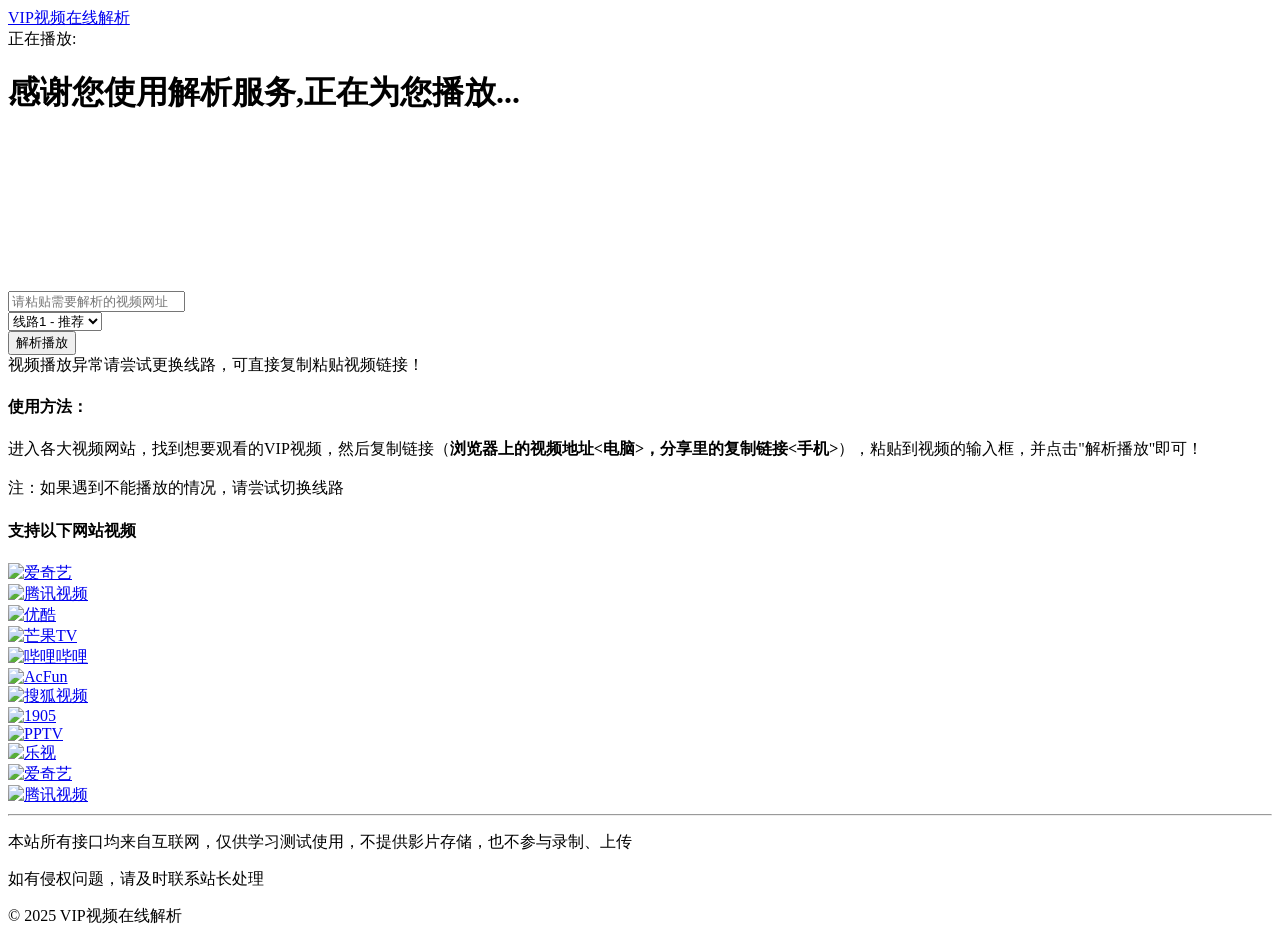
==== index.html @ cbf51cdf "Create index.html" ====
<!DOCTYPE html>
<html lang="zh-CN">
<head>
    <meta charset="utf-8" />
    <title>VIP视频在线解析</title>
    <meta name="keywords" content="会员视频在线解析,vip视频解析" />
    <meta name="description" content="在线VIP视频解析,支持爱奇艺、腾讯、优酷等多个平台" />
    <meta name="viewport" content="width=device-width, initial-scale=1, maximum-scale=1, user-scalable=no">
    <link rel="stylesheet" href="css/bootstrap.min.css" />
    <link rel="stylesheet" href="css/style.css" />
    <script type="text/javascript" src="js/jquery.min.js"></script>
    <script type="text/javascript" src="js/bootstrap.min.js"></script>
</head>
<body>
    <nav class="navbar navbar-default navbar-static-top">
        <div class="container">
            <div class="navbar-header">
                <a class="navbar-brand" href="/">VIP视频在线解析</a>
            </div>
        </div>
    </nav>
    
    <!-- 视频播放区域 -->
    <div class="container-fluid video-box">
        <div class="container">
            <div class="tit-name">
                <span>正在播放:</span>
                <h1 id="tittext">感谢您使用解析服务,正在为您播放...</h1>
            </div>
            <div class="video-player">
                <iframe id="player" src="about:blank" allowtransparency="true" frameborder="0" scrolling="no" allowfullscreen="true"></iframe>
            </div>

            <div class="url-box">
                <div class="input-group">
                    <input type="text" id="url" class="form-control url-text" placeholder="请粘贴需要解析的视频网址" title="请复制你想要看的视频网址，粘贴到此处点击播放即可！">
                    <div class="input-group-addon">
                        <select class="url-c url-text" title="如发现视频无法正常播放请尝试更换视频线路！" id="jk">
                            <option value="https://jx.xmflv.com/?url=" selected>线路1 - 推荐</option>
                            <option value="https://mtjiexi.cc:966/?url=">线路2 - 推荐</option>
                            <option value="https://gayzyjiexi.com/play/?url=">线路3</option>
                            <option value="https://www.dbjiexi.com:966/jx/?url=">线路4</option>
                            <option value="https://yutujx.com/?url=">线路5</option>
                            <option value="https://jiexidanaizi.com/?url=">线路6</option>
                            <option value="https://jx.973973.xyz/?url=">线路7</option>
                            <option value="https://jx.xmflv.cc/?url=">线路8</option>
                            <option value="https://z1.m1907.top/?jx=">线路9</option>
                        </select>
                    </div>
                    <div class="input-group-btn">
                        <button type="button" class="btn btn-primary btn-play" title="点击开始解析并开始播放" id="play-btn">解析播放</button>
                    </div>
                </div>
            </div>
            <div class="tit-gg">
                <span>视频播放异常请尝试更换线路，可直接复制粘贴视频链接！</span>
            </div>
        </div>
    </div>

    <!-- 使用说明 -->
    <div class="container usage-guide">
        <div class="row">
            <div class="col-lg-12">
                <div class="panel panel-default">
                    <div class="panel-heading">
                        <h4>使用方法：</h4>
                    </div>
                    <div class="panel-body">
                        <p>
                            进入各大视频网站，找到想要观看的VIP视频，然后复制链接（<b>浏览器上的视频地址<电脑>，分享里的复制链接<手机></b>），粘贴到视频的输入框，并点击"解析播放"即可！
                            <br/><br/>
                            注：如果遇到不能播放的情况，请尝试切换线路
                        </p>
                    </div>
                </div>
            </div>
        </div>
    </div>

    <!-- 平台logo -->
    <div class="container-fluid logo-box">
        <div class="container">
            <div class="row">
                <div class="col-lg-12">
                    <div class="title-tit">
                        <h4>支持以下网站视频</h4>
                    </div>
                </div>
            </div>
            
            <!-- 第一行 -->
            <div class="row">
                <div class="col-xs-4 col-sm-2">
                    <div class="logo-lie">
                        <a href="http://vip.iqiyi.com/" target="_blank" title="爱奇艺会员">
                            <img class="img-responsive" src="images/iqiyilogo.png" alt="爱奇艺" />
                        </a>
                    </div>
                </div>
                <div class="col-xs-4 col-sm-2">
                    <div class="logo-lie">
                        <a href="http://film.qq.com/" target="_blank" title="腾讯会员中心">
                            <img class="img-responsive" src="images/qqlogo.png" alt="腾讯视频" />
                        </a>
                    </div>
                </div>
                <div class="col-xs-4 col-sm-2">
                    <div class="logo-lie">
                        <a href="http://vip.youku.com/" target="_blank" title="优酷会员中心">
                            <img class="img-responsive" src="images/youkulogo.png" alt="优酷" />
                        </a>
                    </div>
                </div>
                <div class="col-xs-4 col-sm-2">
                    <div class="logo-lie">
                        <a href="http://www.mgtv.com/vip/" target="_blank" title="芒果会员中心">
                            <img class="img-responsive" src="images/hunantvlogo.png" alt="芒果TV" />
                        </a>
                    </div>
                </div>
                <div class="col-xs-4 col-sm-2">
                    <div class="logo-lie">
                        <a href="http://www.bilibili.com/" target="_blank" title="哔哩哔哩">
                            <img class="img-responsive" src="images/bilibili.png" alt="哔哩哔哩" />
                        </a>
                    </div>
                </div>
                <div class="col-xs-4 col-sm-2">
                    <div class="logo-lie">
                        <a href="http://www.acfun.cn/" target="_blank" title="Ac弹幕网">
                            <img class="img-responsive" src="images/acfun.png" alt="AcFun" />
                        </a>
                    </div>
                </div>
            </div>
            
            <!-- 第二行 -->
            <div class="row">
                <div class="col-xs-4 col-sm-2">
                    <div class="logo-lie">
                        <a href="http://tv.sohu.com/" target="_blank" title="搜狐视频">
                            <img class="img-responsive" src="images/sohulogo.png" alt="搜狐视频" />
                        </a>
                    </div>
                </div>
                <div class="col-xs-4 col-sm-2">
                    <div class="logo-lie">
                        <a href="http://vip.1905.com/" target="_blank" title="1905电影网视频">
                            <img class="img-responsive" src="images/1905logo.png" alt="1905" />
                        </a>
                    </div>
                </div>
                <div class="col-xs-4 col-sm-2">
                    <div class="logo-lie">
                        <a href="http://www.pptv.com/" target="_blank" title="PPTV聚力">
                            <img class="img-responsive" src="images/pptv.png" alt="PPTV" />
                        </a>
                    </div>
                </div>
                <div class="col-xs-4 col-sm-2">
                    <div class="logo-lie">
                        <a href="http://www.le.com/" target="_blank" title="乐视视频">
                            <img class="img-responsive" src="images/letvlogo.png" alt="乐视" />
                        </a>
                    </div>
                </div>
                <div class="col-xs-4 col-sm-2">
                    <div class="logo-lie">
                        <a href="http://www.iqiyi.com/" target="_blank" title="爱奇艺">
                            <img class="img-responsive" src="images/iqiyilogo.png" alt="爱奇艺" />
                        </a>
                    </div>
                </div>
                <div class="col-xs-4 col-sm-2">
                    <div class="logo-lie">
                        <a href="http://v.qq.com/" target="_blank" title="腾讯视频">
                            <img class="img-responsive" src="images/qqlogo.png" alt="腾讯视频" />
                        </a>
                    </div>
                </div>
            </div>
        </div>
    </div>
    
    <!-- 页脚 -->
    <footer class="footer">
        <div class="container">
            <hr/>
            <div class="footer-text">
                <p>本站所有接口均来自互联网，仅供学习测试使用，不提供影片存储，也不参与录制、上传</p>
                <p>如有侵权问题，请及时联系站长处理</p>
                <p>&copy; 2025 VIP视频在线解析</p>
            </div>
        </div>
    </footer>

    <!-- 返回顶部按钮 -->
    <div class="back-to-top" id="back-to-top">
        <span class="glyphicon glyphicon-chevron-up"></span>
    </div>
    
    <script type="text/javascript" src="js/script.js"></script>
</body>
</html>
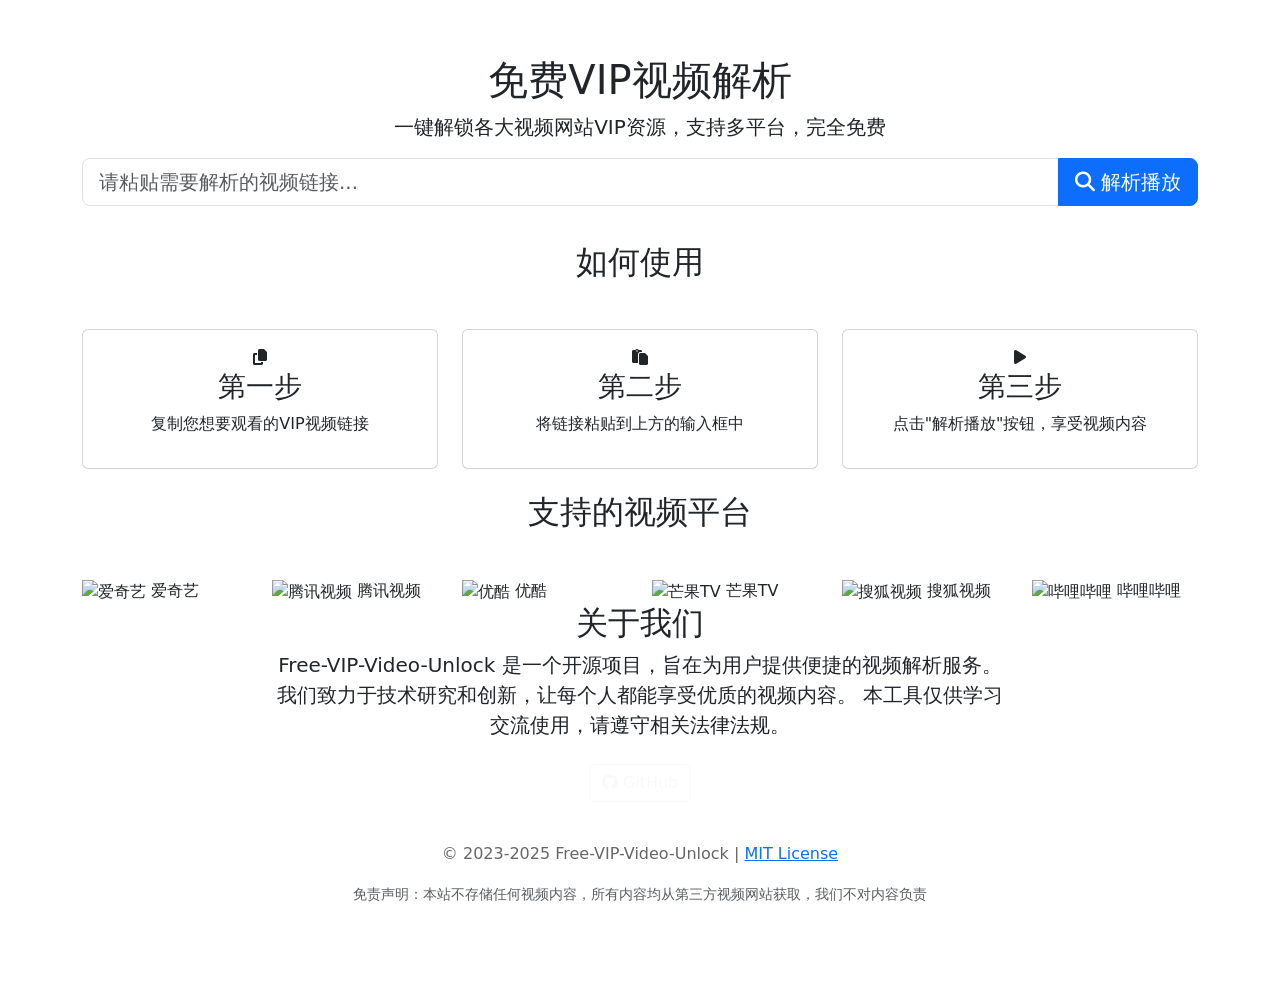
==== commit a0ef9fc2: "Update index.html" ====
--- a/index.html
+++ b/index.html
@@ -1,205 +1,199 @@
 <!DOCTYPE html>
 <html lang="zh-CN">
 <head>
-    <meta charset="utf-8" />
-    <title>VIP视频在线解析</title>
-    <meta name="keywords" content="会员视频在线解析,vip视频解析" />
-    <meta name="description" content="在线VIP视频解析,支持爱奇艺、腾讯、优酷等多个平台" />
-    <meta name="viewport" content="width=device-width, initial-scale=1, maximum-scale=1, user-scalable=no">
-    <link rel="stylesheet" href="css/bootstrap.min.css" />
-    <link rel="stylesheet" href="css/style.css" />
-    <script type="text/javascript" src="js/jquery.min.js"></script>
-    <script type="text/javascript" src="js/bootstrap.min.js"></script>
+    <meta charset="UTF-8">
+    <meta name="viewport" content="width=device-width, initial-scale=1.0">
+    <title>Free VIP Video Unlock - 免费VIP视频解析</title>
+    <meta name="description" content="一款简单易用的在线工具，帮助用户解锁主流视频平台的VIP内容">
+    <link rel="stylesheet" href="css/style.css">
+    <link rel="stylesheet" href="https://cdn.jsdelivr.net/npm/bootstrap@5.3.0/dist/css/bootstrap.min.css">
+    <link rel="stylesheet" href="https://cdnjs.cloudflare.com/ajax/libs/font-awesome/6.4.0/css/all.min.css">
+    <link rel="shortcut icon" href="images/favicon.ico" type="image/x-icon">
 </head>
 <body>
-    <nav class="navbar navbar-default navbar-static-top">
+    <header class="header">
         <div class="container">
-            <div class="navbar-header">
-                <a class="navbar-brand" href="/">VIP视频在线解析</a>
+            <nav class="navbar navbar-expand-lg navbar-dark">
+                <div class="container-fluid">
+                    <a class="navbar-brand" href="#">
+                        <i class="fas fa-play-circle"></i> Free VIP Video Unlock
+                    </a>
+                    <button class="navbar-toggler" type="button" data-bs-toggle="collapse" data-bs-target="#navbarNav">
+                        <span class="navbar-toggler-icon"></span>
+                    </button>
+                    <div class="collapse navbar-collapse" id="navbarNav">
+                        <ul class="navbar-nav ms-auto">
+                            <li class="nav-item">
+                                <a class="nav-link active" href="#"><i class="fas fa-home"></i> 首页</a>
+                            </li>
+                            <li class="nav-item">
+                                <a class="nav-link" href="#supported-platforms"><i class="fas fa-list"></i> 支持平台</a>
+                            </li>
+                            <li class="nav-item">
+                                <a class="nav-link" href="#about"><i class="fas fa-info-circle"></i> 关于我们</a>
+                            </li>
+                        </ul>
+                    </div>
+                </div>
+            </nav>
+        </div>
+    </header>
+
+    <main>
+        <section class="hero">
+            <div class="container text-center">
+                <h1>免费VIP视频解析</h1>
+                <p class="lead">一键解锁各大视频网站VIP资源，支持多平台，完全免费</p>
+                
+                <div class="video-form">
+                    <div class="input-group mb-3">
+                        <input type="text" id="videoUrl" class="form-control form-control-lg" 
+                               placeholder="请粘贴需要解析的视频链接..." aria-label="视频链接">
+                        <button class="btn btn-primary btn-lg" type="button" id="parseBtn">
+                            <i class="fas fa-search"></i> 解析播放
+                        </button>
+                    </div>
+                    <div class="form-text text-white">支持爱奇艺、腾讯视频、优酷、芒果TV等各大平台VIP视频</div>
+                </div>
             </div>
-        </div>
-    </nav>
-    
-    <!-- 视频播放区域 -->
-    <div class="container-fluid video-box">
-        <div class="container">
-            <div class="tit-name">
-                <span>正在播放:</span>
-                <h1 id="tittext">感谢您使用解析服务,正在为您播放...</h1>
-            </div>
-            <div class="video-player">
-                <iframe id="player" src="about:blank" allowtransparency="true" frameborder="0" scrolling="no" allowfullscreen="true"></iframe>
-            </div>
+        </section>
 
-            <div class="url-box">
-                <div class="input-group">
-                    <input type="text" id="url" class="form-control url-text" placeholder="请粘贴需要解析的视频网址" title="请复制你想要看的视频网址，粘贴到此处点击播放即可！">
-                    <div class="input-group-addon">
-                        <select class="url-c url-text" title="如发现视频无法正常播放请尝试更换视频线路！" id="jk">
-                            <option value="https://jx.xmflv.com/?url=" selected>线路1 - 推荐</option>
-                            <option value="https://mtjiexi.cc:966/?url=">线路2 - 推荐</option>
-                            <option value="https://gayzyjiexi.com/play/?url=">线路3</option>
-                            <option value="https://www.dbjiexi.com:966/jx/?url=">线路4</option>
-                            <option value="https://yutujx.com/?url=">线路5</option>
-                            <option value="https://jiexidanaizi.com/?url=">线路6</option>
-                            <option value="https://jx.973973.xyz/?url=">线路7</option>
-                            <option value="https://jx.xmflv.cc/?url=">线路8</option>
-                            <option value="https://z1.m1907.top/?jx=">线路9</option>
-                        </select>
-                    </div>
-                    <div class="input-group-btn">
-                        <button type="button" class="btn btn-primary btn-play" title="点击开始解析并开始播放" id="play-btn">解析播放</button>
+        <section class="video-player d-none" id="playerSection">
+            <div class="container">
+                <div class="row">
+                    <div class="col-lg-8 mx-auto">
+                        <div class="card">
+                            <div class="card-header d-flex justify-content-between align-items-center">
+                                <h5 class="mb-0" id="videoTitle">视频标题</h5>
+                                <button type="button" class="btn-close" id="closePlayer"></button>
+                            </div>
+                            <div class="card-body p-0">
+                                <div class="ratio ratio-16x9">
+                                    <iframe id="videoPlayer" src="" allowfullscreen></iframe>
+                                </div>
+                            </div>
+                        </div>
                     </div>
                 </div>
             </div>
-            <div class="tit-gg">
-                <span>视频播放异常请尝试更换线路，可直接复制粘贴视频链接！</span>
-            </div>
-        </div>
-    </div>
+        </section>
 
-    <!-- 使用说明 -->
-    <div class="container usage-guide">
-        <div class="row">
-            <div class="col-lg-12">
-                <div class="panel panel-default">
-                    <div class="panel-heading">
-                        <h4>使用方法：</h4>
+        <section class="how-to-use">
+            <div class="container">
+                <h2 class="text-center mb-5">如何使用</h2>
+                <div class="row">
+                    <div class="col-md-4">
+                        <div class="card mb-4">
+                            <div class="card-body text-center">
+                                <div class="step-icon">
+                                    <i class="fas fa-copy"></i>
+                                </div>
+                                <h3>第一步</h3>
+                                <p>复制您想要观看的VIP视频链接</p>
+                            </div>
+                        </div>
                     </div>
-                    <div class="panel-body">
-                        <p>
-                            进入各大视频网站，找到想要观看的VIP视频，然后复制链接（<b>浏览器上的视频地址<电脑>，分享里的复制链接<手机></b>），粘贴到视频的输入框，并点击"解析播放"即可！
-                            <br/><br/>
-                            注：如果遇到不能播放的情况，请尝试切换线路
-                        </p>
+                    <div class="col-md-4">
+                        <div class="card mb-4">
+                            <div class="card-body text-center">
+                                <div class="step-icon">
+                                    <i class="fas fa-paste"></i>
+                                </div>
+                                <h3>第二步</h3>
+                                <p>将链接粘贴到上方的输入框中</p>
+                            </div>
+                        </div>
+                    </div>
+                    <div class="col-md-4">
+                        <div class="card mb-4">
+                            <div class="card-body text-center">
+                                <div class="step-icon">
+                                    <i class="fas fa-play"></i>
+                                </div>
+                                <h3>第三步</h3>
+                                <p>点击"解析播放"按钮，享受视频内容</p>
+                            </div>
+                        </div>
                     </div>
                 </div>
             </div>
-        </div>
-    </div>
+        </section>
 
-    <!-- 平台logo -->
-    <div class="container-fluid logo-box">
-        <div class="container">
-            <div class="row">
-                <div class="col-lg-12">
-                    <div class="title-tit">
-                        <h4>支持以下网站视频</h4>
+        <section class="supported-platforms" id="supported-platforms">
+            <div class="container">
+                <h2 class="text-center mb-5">支持的视频平台</h2>
+                <div class="row">
+                    <div class="col-6 col-md-3 col-lg-2">
+                        <div class="platform-logo">
+                            <img src="https://www.iqiyi.com/favicon.ico" alt="爱奇艺">
+                            <span>爱奇艺</span>
+                        </div>
+                    </div>
+                    <div class="col-6 col-md-3 col-lg-2">
+                        <div class="platform-logo">
+                            <img src="https://v.qq.com/favicon.ico" alt="腾讯视频">
+                            <span>腾讯视频</span>
+                        </div>
+                    </div>
+                    <div class="col-6 col-md-3 col-lg-2">
+                        <div class="platform-logo">
+                            <img src="https://www.youku.com/favicon.ico" alt="优酷">
+                            <span>优酷</span>
+                        </div>
+                    </div>
+                    <div class="col-6 col-md-3 col-lg-2">
+                        <div class="platform-logo">
+                            <img src="https://www.mgtv.com/favicon.ico" alt="芒果TV">
+                            <span>芒果TV</span>
+                        </div>
+                    </div>
+                    <div class="col-6 col-md-3 col-lg-2">
+                        <div class="platform-logo">
+                            <img src="https://tv.sohu.com/favicon.ico" alt="搜狐视频">
+                            <span>搜狐视频</span>
+                        </div>
+                    </div>
+                    <div class="col-6 col-md-3 col-lg-2">
+                        <div class="platform-logo">
+                            <img src="https://www.bilibili.com/favicon.ico" alt="哔哩哔哩">
+                            <span>哔哩哔哩</span>
+                        </div>
                     </div>
                 </div>
             </div>
-            
-            <!-- 第一行 -->
-            <div class="row">
-                <div class="col-xs-4 col-sm-2">
-                    <div class="logo-lie">
-                        <a href="http://vip.iqiyi.com/" target="_blank" title="爱奇艺会员">
-                            <img class="img-responsive" src="images/iqiyilogo.png" alt="爱奇艺" />
-                        </a>
-                    </div>
-                </div>
-                <div class="col-xs-4 col-sm-2">
-                    <div class="logo-lie">
-                        <a href="http://film.qq.com/" target="_blank" title="腾讯会员中心">
-                            <img class="img-responsive" src="images/qqlogo.png" alt="腾讯视频" />
-                        </a>
-                    </div>
-                </div>
-                <div class="col-xs-4 col-sm-2">
-                    <div class="logo-lie">
-                        <a href="http://vip.youku.com/" target="_blank" title="优酷会员中心">
-                            <img class="img-responsive" src="images/youkulogo.png" alt="优酷" />
-                        </a>
-                    </div>
-                </div>
-                <div class="col-xs-4 col-sm-2">
-                    <div class="logo-lie">
-                        <a href="http://www.mgtv.com/vip/" target="_blank" title="芒果会员中心">
-                            <img class="img-responsive" src="images/hunantvlogo.png" alt="芒果TV" />
-                        </a>
-                    </div>
-                </div>
-                <div class="col-xs-4 col-sm-2">
-                    <div class="logo-lie">
-                        <a href="http://www.bilibili.com/" target="_blank" title="哔哩哔哩">
-                            <img class="img-responsive" src="images/bilibili.png" alt="哔哩哔哩" />
-                        </a>
-                    </div>
-                </div>
-                <div class="col-xs-4 col-sm-2">
-                    <div class="logo-lie">
-                        <a href="http://www.acfun.cn/" target="_blank" title="Ac弹幕网">
-                            <img class="img-responsive" src="images/acfun.png" alt="AcFun" />
-                        </a>
+        </section>
+
+        <section class="about" id="about">
+            <div class="container">
+                <div class="row">
+                    <div class="col-lg-8 mx-auto text-center">
+                        <h2>关于我们</h2>
+                        <p class="lead">
+                            Free-VIP-Video-Unlock 是一个开源项目，旨在为用户提供便捷的视频解析服务。
+                            我们致力于技术研究和创新，让每个人都能享受优质的视频内容。
+                            本工具仅供学习交流使用，请遵守相关法律法规。
+                        </p>
+                        <div class="mt-4">
+                            <a href="https://github.com/zhikanyeye/Free-VIP-Video-Unlock" class="btn btn-outline-light">
+                                <i class="fab fa-github"></i> GitHub
+                            </a>
+                        </div>
                     </div>
                 </div>
             </div>
-            
-            <!-- 第二行 -->
-            <div class="row">
-                <div class="col-xs-4 col-sm-2">
-                    <div class="logo-lie">
-                        <a href="http://tv.sohu.com/" target="_blank" title="搜狐视频">
-                            <img class="img-responsive" src="images/sohulogo.png" alt="搜狐视频" />
-                        </a>
-                    </div>
-                </div>
-                <div class="col-xs-4 col-sm-2">
-                    <div class="logo-lie">
-                        <a href="http://vip.1905.com/" target="_blank" title="1905电影网视频">
-                            <img class="img-responsive" src="images/1905logo.png" alt="1905" />
-                        </a>
-                    </div>
-                </div>
-                <div class="col-xs-4 col-sm-2">
-                    <div class="logo-lie">
-                        <a href="http://www.pptv.com/" target="_blank" title="PPTV聚力">
-                            <img class="img-responsive" src="images/pptv.png" alt="PPTV" />
-                        </a>
-                    </div>
-                </div>
-                <div class="col-xs-4 col-sm-2">
-                    <div class="logo-lie">
-                        <a href="http://www.le.com/" target="_blank" title="乐视视频">
-                            <img class="img-responsive" src="images/letvlogo.png" alt="乐视" />
-                        </a>
-                    </div>
-                </div>
-                <div class="col-xs-4 col-sm-2">
-                    <div class="logo-lie">
-                        <a href="http://www.iqiyi.com/" target="_blank" title="爱奇艺">
-                            <img class="img-responsive" src="images/iqiyilogo.png" alt="爱奇艺" />
-                        </a>
-                    </div>
-                </div>
-                <div class="col-xs-4 col-sm-2">
-                    <div class="logo-lie">
-                        <a href="http://v.qq.com/" target="_blank" title="腾讯视频">
-                            <img class="img-responsive" src="images/qqlogo.png" alt="腾讯视频" />
-                        </a>
-                    </div>
-                </div>
-            </div>
-        </div>
-    </div>
-    
-    <!-- 页脚 -->
+        </section>
+    </main>
+
     <footer class="footer">
-        <div class="container">
-            <hr/>
-            <div class="footer-text">
-                <p>本站所有接口均来自互联网，仅供学习测试使用，不提供影片存储，也不参与录制、上传</p>
-                <p>如有侵权问题，请及时联系站长处理</p>
-                <p>&copy; 2025 VIP视频在线解析</p>
-            </div>
+        <div class="container text-center">
+            <p>© 2023-2025 Free-VIP-Video-Unlock | <a href="https://github.com/zhikanyeye/Free-VIP-Video-Unlock/blob/main/LICENSE">MIT License</a></p>
+            <p>
+                <small class="text-muted">免责声明：本站不存储任何视频内容，所有内容均从第三方视频网站获取，我们不对内容负责</small>
+            </p>
         </div>
     </footer>
 
-    <!-- 返回顶部按钮 -->
-    <div class="back-to-top" id="back-to-top">
-        <span class="glyphicon glyphicon-chevron-up"></span>
-    </div>
-    
-    <script type="text/javascript" src="js/script.js"></script>
+    <script src="https://cdn.jsdelivr.net/npm/bootstrap@5.3.0/dist/js/bootstrap.bundle.min.js"></script>
+    <script src="js/script.js"></script>
 </body>
 </html>
--- a/css/style.css
+++ b/css/style.css
@@ -0,0 +1,220 @@
+/* 全局样式 */
+body {
+    font-family: "Helvetica Neue", Helvetica, Arial, sans-serif;
+    background-color: #f5f5f5;
+    color: #333;
+    padding-bottom: 60px;
+}
+
+.navbar-default {
+    background-color: #3498db;
+    border-color: #2980b9;
+}
+
+.navbar-default .navbar-brand {
+    color: #ffffff;
+    font-weight: bold;
+    font-size: 20px;
+}
+
+.navbar-default .navbar-brand:hover {
+    color: #ecf0f1;
+}
+
+/* 视频播放区域 */
+.video-box {
+    background-color: #fff;
+    padding: 20px 0;
+    box-shadow: 0 1px 3px rgba(0, 0, 0, 0.1);
+}
+
+.tit-name {
+    margin-bottom: 15px;
+}
+
+.tit-name span {
+    font-size: 16px;
+    color: #666;
+}
+
+.tit-name h1 {
+    font-size: 18px;
+    margin: 5px 0;
+    color: #3498db;
+    white-space: nowrap;
+    overflow: hidden;
+    text-overflow: ellipsis;
+}
+
+.video-player {
+    position: relative;
+    width: 100%;
+    height: 0;
+    padding-bottom: 56.25%; /* 16:9宽高比 */
+    margin-bottom: 20px;
+}
+
+#player {
+    position: absolute;
+    top: 0;
+    left: 0;
+    width: 100%;
+    height: 100%;
+    background: #000;
+}
+
+.url-box {
+    margin: 20px 0;
+}
+
+.url-text {
+    height: 40px;
+    font-size: 14px;
+}
+
+.btn-play {
+    height: 40px;
+    font-size: 14px;
+    background-color: #3498db;
+    border-color: #2980b9;
+}
+
+.btn-play:hover, .btn-play:focus {
+    background-color: #2980b9;
+    border-color: #2980b9;
+}
+
+.tit-gg {
+    text-align: center;
+    color: #e74c3c;
+    margin: 10px 0;
+    font-size: 14px;
+}
+
+/* 使用说明 */
+.usage-guide {
+    margin: 20px auto;
+}
+
+.panel-heading {
+    background-color: #3498db !important;
+    color: white !important;
+    border-color: #2980b9 !important;
+}
+
+.panel-heading h4 {
+    margin: 0;
+    font-weight: bold;
+}
+
+/* 平台logo区域 */
+.logo-box {
+    background-color: #fff;
+    padding: 20px 0;
+    margin-top: 20px;
+    box-shadow: 0 1px 3px rgba(0, 0, 0, 0.1);
+}
+
+.title-tit {
+    border-bottom: 1px solid #eee;
+    margin-bottom: 20px;
+    padding-bottom: 10px;
+}
+
+.title-tit h4 {
+    color: #3498db;
+    font-weight: bold;
+}
+
+.logo-lie {
+    padding: 10px;
+    text-align: center;
+    border: 1px solid #f5f5f5;
+    border-radius: 4px;
+    margin-bottom: 20px;
+    height: 60px;
+    display: flex;
+    align-items: center;
+    justify-content: center;
+    transition: all 0.3s ease;
+}
+
+.logo-lie:hover {
+    transform: translateY(-5px);
+    box-shadow: 0 5px 15px rgba(0, 0, 0, 0.1);
+}
+
+.logo-lie img {
+    max-height: 40px;
+    margin: 0 auto;
+}
+
+/* 页脚 */
+.footer {
+    margin-top: 40px;
+    color: #666;
+}
+
+.footer hr {
+    border-top: 1px solid #ddd;
+}
+
+.footer-text {
+    text-align: center;
+    font-size: 12px;
+    padding: 10px 0;
+}
+
+/* 返回顶部按钮 */
+.back-to-top {
+    display: none;
+    position: fixed;
+    bottom: 20px;
+    right: 20px;
+    width: 40px;
+    height: 40px;
+    border-radius: 50%;
+    background: rgba(52, 152, 219, 0.8);
+    color: #fff;
+    text-align: center;
+    line-height: 40px;
+    cursor: pointer;
+    z-index: 99;
+    transition: all 0.3s;
+}
+
+.back-to-top:hover {
+    background: rgba(52, 152, 219, 1);
+}
+
+/* 响应式调整 */
+@media (max-width: 767px) {
+    .video-player {
+        padding-bottom: 75%; /* 移动端适配 */
+    }
+    
+    .url-box .input-group-addon,
+    .url-box .input-group-btn {
+        display: block;
+        width: 100%;
+        margin-top: 10px;
+    }
+    
+    .url-box .input-group {
+        display: block;
+    }
+    
+    .url-box .form-control {
+        border-radius: 4px;
+    }
+    
+    .url-box select {
+        width: 100%;
+        border-radius: 4px !important;
+    }
+    
+    .url-box .btn {
+        width: 100%;
+        border-radius: 4px;
+    }
+}
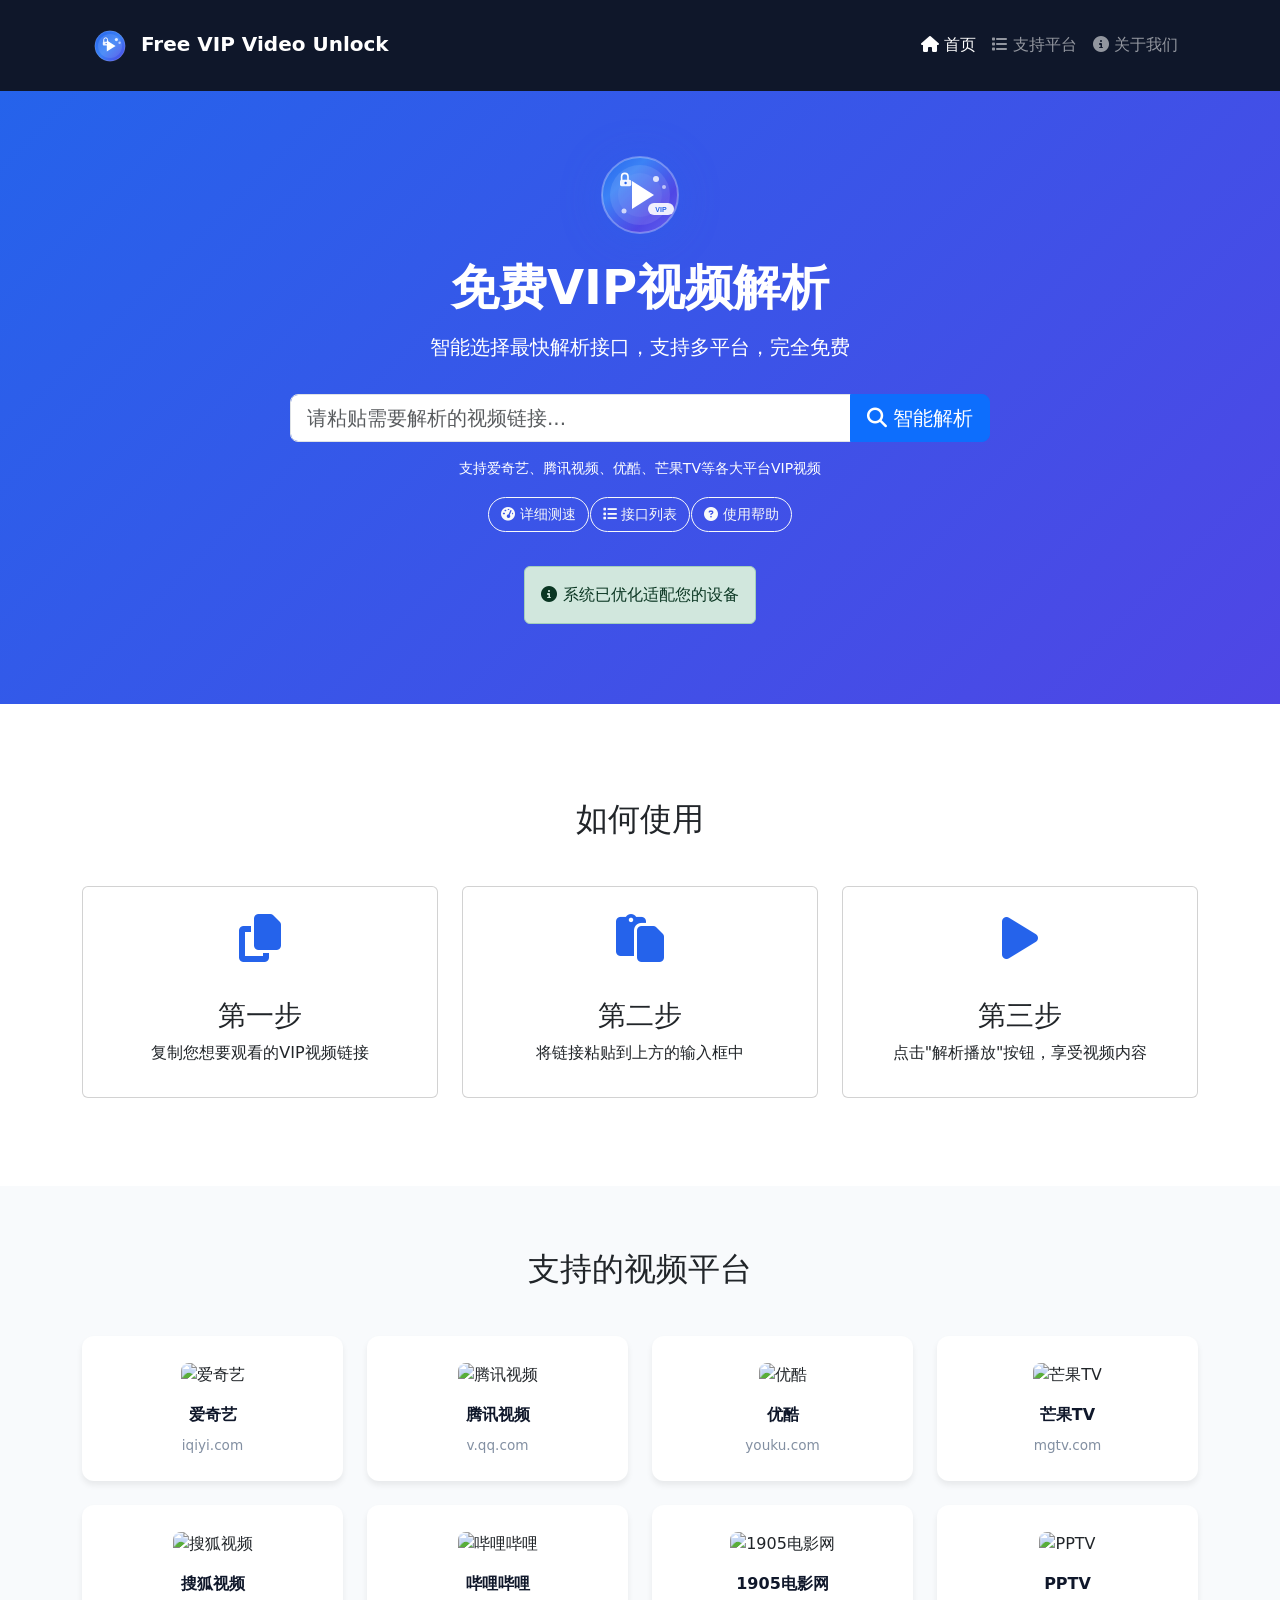
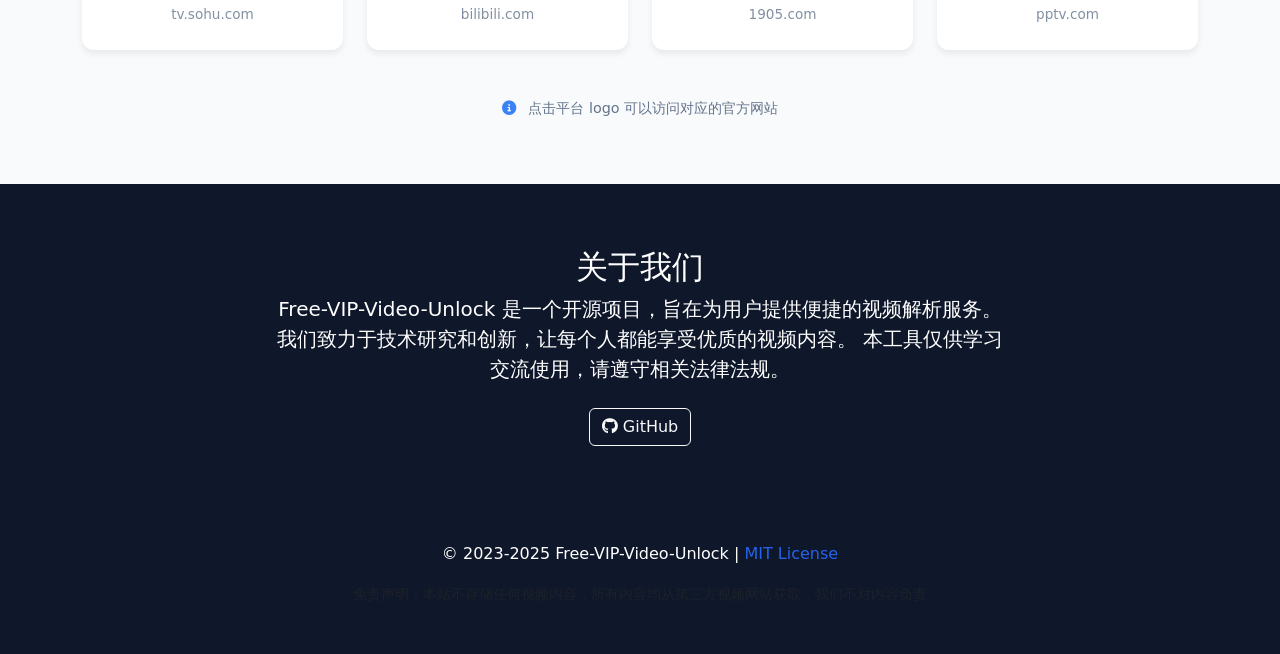
==== commit dd6c2152: "feat: 优化平台展示和代码清理 - 添加精美的平台卡片设计，支持8个主流视频平台 - 实现点击平台logo跳转到官方网站功能 - 添加悬停动画效果和响应式设计 - 优化代码结构，移除冗余代码和备用" ====
--- a/index.html
+++ b/index.html
@@ -5,10 +5,16 @@
     <meta name="viewport" content="width=device-width, initial-scale=1.0">
     <title>Free VIP Video Unlock - 免费VIP视频解析</title>
     <meta name="description" content="一款简单易用的在线工具，帮助用户解锁主流视频平台的VIP内容">
+    <meta name="apple-mobile-web-app-capable" content="yes">
+    <meta name="apple-mobile-web-app-status-bar-style" content="black-translucent">
+    <meta name="format-detection" content="telephone=no">
     <link rel="stylesheet" href="css/style.css">
     <link rel="stylesheet" href="https://cdn.jsdelivr.net/npm/bootstrap@5.3.0/dist/css/bootstrap.min.css">
     <link rel="stylesheet" href="https://cdnjs.cloudflare.com/ajax/libs/font-awesome/6.4.0/css/all.min.css">
-    <link rel="shortcut icon" href="images/favicon.ico" type="image/x-icon">
+    <!-- DPlayer CSS -->
+    <link rel="stylesheet" href="https://cdn.jsdelivr.net/npm/dplayer@1.27.1/dist/DPlayer.min.css">
+    <link rel="icon" href="images/favicon.svg" type="image/svg+xml">
+    <link rel="apple-touch-icon" href="images/logo-large.svg">
 </head>
 <body>
     <header class="header">
@@ -16,9 +22,10 @@
             <nav class="navbar navbar-expand-lg navbar-dark">
                 <div class="container-fluid">
                     <a class="navbar-brand" href="#">
-                        <i class="fas fa-play-circle"></i> Free VIP Video Unlock
+                        <img src="images/logo.svg" alt="Free VIP Video Unlock" class="navbar-logo"> 
+                        Free VIP Video Unlock
                     </a>
-                    <button class="navbar-toggler" type="button" data-bs-toggle="collapse" data-bs-target="#navbarNav">
+                    <button class="navbar-toggler" type="button" data-bs-toggle="collapse" data-bs-target="#navbarNav" title="展开导航菜单" aria-label="展开导航菜单">
                         <span class="navbar-toggler-icon"></span>
                     </button>
                     <div class="collapse navbar-collapse" id="navbarNav">
@@ -42,18 +49,42 @@
     <main>
         <section class="hero">
             <div class="container text-center">
+                <div class="hero-logo mb-4">
+                    <img src="images/logo-large.svg" alt="Free VIP Video Unlock" class="hero-logo-img">
+                </div>
                 <h1>免费VIP视频解析</h1>
-                <p class="lead">一键解锁各大视频网站VIP资源，支持多平台，完全免费</p>
+                <p class="lead">智能选择最快解析接口，支持多平台，完全免费</p>
                 
                 <div class="video-form">
                     <div class="input-group mb-3">
                         <input type="text" id="videoUrl" class="form-control form-control-lg" 
                                placeholder="请粘贴需要解析的视频链接..." aria-label="视频链接">
                         <button class="btn btn-primary btn-lg" type="button" id="parseBtn">
-                            <i class="fas fa-search"></i> 解析播放
+                            <i class="fas fa-search"></i> 智能解析
                         </button>
                     </div>
-                    <div class="form-text text-white">支持爱奇艺、腾讯视频、优酷、芒果TV等各大平台VIP视频</div>
+                    <div class="form-text text-white mb-3">支持爱奇艺、腾讯视频、优酷、芒果TV等各大平台VIP视频</div>
+                    
+                    <!-- 功能按钮组 -->
+                    <div class="btn-group" role="group" aria-label="功能按钮">
+                        <button type="button" class="btn btn-outline-light" id="speedTestBtn">
+                            <i class="fas fa-tachometer-alt"></i> 详细测速
+                        </button>
+                        <button type="button" class="btn btn-outline-light" id="apiListBtn">
+                            <i class="fas fa-list"></i> 接口列表
+                        </button>
+                        <button type="button" class="btn btn-outline-light" id="helpBtn">
+                            <i class="fas fa-question-circle"></i> 使用帮助
+                        </button>
+                    </div>
+                </div>
+
+                <!-- 实时状态显示 -->
+                <div class="status-info mt-4" id="statusInfo">
+                    <div class="alert alert-info d-inline-block">
+                        <i class="fas fa-info-circle"></i> 
+                        <span id="statusText">准备就绪</span>
+                    </div>
                 </div>
             </div>
         </section>
@@ -61,15 +92,23 @@
         <section class="video-player d-none" id="playerSection">
             <div class="container">
                 <div class="row">
-                    <div class="col-lg-8 mx-auto">
-                        <div class="card">
+                    <div class="col-12 col-lg-10 col-xl-8 mx-auto">
+                        <div class="card shadow-lg">
                             <div class="card-header d-flex justify-content-between align-items-center">
                                 <h5 class="mb-0" id="videoTitle">视频标题</h5>
-                                <button type="button" class="btn-close" id="closePlayer"></button>
+                                <div class="d-flex align-items-center">
+                                    <span class="badge bg-success me-2" id="apiNameBadge">当前接口</span>
+                                    <button type="button" class="btn-close" id="closePlayer" title="关闭播放器" aria-label="关闭播放器"></button>
+                                </div>
                             </div>
                             <div class="card-body p-0">
-                                <div class="ratio ratio-16x9">
-                                    <iframe id="videoPlayer" src="" allowfullscreen></iframe>
+                                <!-- DPlayer 容器 -->
+                                <div id="dplayer-container" class="dplayer-container">
+                                    <!-- DPlayer 将在这里初始化 -->
+                                </div>
+                                <!-- 备用 iframe 播放器 -->
+                                <div id="iframe-container" class="ratio ratio-16x9 d-none">
+                                    <iframe id="videoPlayer" src="" allowfullscreen title="视频播放器"></iframe>
                                 </div>
                             </div>
                         </div>
@@ -122,43 +161,101 @@
         <section class="supported-platforms" id="supported-platforms">
             <div class="container">
                 <h2 class="text-center mb-5">支持的视频平台</h2>
-                <div class="row">
-                    <div class="col-6 col-md-3 col-lg-2">
-                        <div class="platform-logo">
-                            <img src="https://www.iqiyi.com/favicon.ico" alt="爱奇艺">
-                            <span>爱奇艺</span>
-                        </div>
-                    </div>
-                    <div class="col-6 col-md-3 col-lg-2">
-                        <div class="platform-logo">
-                            <img src="https://v.qq.com/favicon.ico" alt="腾讯视频">
-                            <span>腾讯视频</span>
-                        </div>
-                    </div>
-                    <div class="col-6 col-md-3 col-lg-2">
-                        <div class="platform-logo">
-                            <img src="https://www.youku.com/favicon.ico" alt="优酷">
-                            <span>优酷</span>
-                        </div>
-                    </div>
-                    <div class="col-6 col-md-3 col-lg-2">
-                        <div class="platform-logo">
-                            <img src="https://www.mgtv.com/favicon.ico" alt="芒果TV">
-                            <span>芒果TV</span>
-                        </div>
-                    </div>
-                    <div class="col-6 col-md-3 col-lg-2">
-                        <div class="platform-logo">
-                            <img src="https://tv.sohu.com/favicon.ico" alt="搜狐视频">
-                            <span>搜狐视频</span>
-                        </div>
-                    </div>
-                    <div class="col-6 col-md-3 col-lg-2">
-                        <div class="platform-logo">
-                            <img src="https://www.bilibili.com/favicon.ico" alt="哔哩哔哩">
-                            <span>哔哩哔哩</span>
-                        </div>
-                    </div>
+                <div class="row g-4">
+                    <div class="col-6 col-md-4 col-lg-3">
+                        <a href="https://www.iqiyi.com" target="_blank" rel="noopener" class="platform-link" title="访问爱奇艺官网">
+                            <div class="platform-card">
+                                <div class="platform-logo">
+                                    <img src="https://www.iqiyi.com/favicon.ico" alt="爱奇艺" loading="lazy">
+                                </div>
+                                <div class="platform-name">爱奇艺</div>
+                                <div class="platform-desc">iqiyi.com</div>
+                            </div>
+                        </a>
+                    </div>
+                    <div class="col-6 col-md-4 col-lg-3">
+                        <a href="https://v.qq.com" target="_blank" rel="noopener" class="platform-link" title="访问腾讯视频官网">
+                            <div class="platform-card">
+                                <div class="platform-logo">
+                                    <img src="https://v.qq.com/favicon.ico" alt="腾讯视频" loading="lazy">
+                                </div>
+                                <div class="platform-name">腾讯视频</div>
+                                <div class="platform-desc">v.qq.com</div>
+                            </div>
+                        </a>
+                    </div>
+                    <div class="col-6 col-md-4 col-lg-3">
+                        <a href="https://www.youku.com" target="_blank" rel="noopener" class="platform-link" title="访问优酷官网">
+                            <div class="platform-card">
+                                <div class="platform-logo">
+                                    <img src="https://www.youku.com/favicon.ico" alt="优酷" loading="lazy">
+                                </div>
+                                <div class="platform-name">优酷</div>
+                                <div class="platform-desc">youku.com</div>
+                            </div>
+                        </a>
+                    </div>
+                    <div class="col-6 col-md-4 col-lg-3">
+                        <a href="https://www.mgtv.com" target="_blank" rel="noopener" class="platform-link" title="访问芒果TV官网">
+                            <div class="platform-card">
+                                <div class="platform-logo">
+                                    <img src="https://www.mgtv.com/favicon.ico" alt="芒果TV" loading="lazy">
+                                </div>
+                                <div class="platform-name">芒果TV</div>
+                                <div class="platform-desc">mgtv.com</div>
+                            </div>
+                        </a>
+                    </div>
+                    <div class="col-6 col-md-4 col-lg-3">
+                        <a href="https://tv.sohu.com" target="_blank" rel="noopener" class="platform-link" title="访问搜狐视频官网">
+                            <div class="platform-card">
+                                <div class="platform-logo">
+                                    <img src="https://tv.sohu.com/favicon.ico" alt="搜狐视频" loading="lazy">
+                                </div>
+                                <div class="platform-name">搜狐视频</div>
+                                <div class="platform-desc">tv.sohu.com</div>
+                            </div>
+                        </a>
+                    </div>
+                    <div class="col-6 col-md-4 col-lg-3">
+                        <a href="https://www.bilibili.com" target="_blank" rel="noopener" class="platform-link" title="访问哔哩哔哩官网">
+                            <div class="platform-card">
+                                <div class="platform-logo">
+                                    <img src="https://www.bilibili.com/favicon.ico" alt="哔哩哔哩" loading="lazy">
+                                </div>
+                                <div class="platform-name">哔哩哔哩</div>
+                                <div class="platform-desc">bilibili.com</div>
+                            </div>
+                        </a>
+                    </div>
+                    <div class="col-6 col-md-4 col-lg-3">
+                        <a href="https://www.1905.com" target="_blank" rel="noopener" class="platform-link" title="访问1905电影网官网">
+                            <div class="platform-card">
+                                <div class="platform-logo">
+                                    <img src="https://www.1905.com/favicon.ico" alt="1905电影网" loading="lazy">
+                                </div>
+                                <div class="platform-name">1905电影网</div>
+                                <div class="platform-desc">1905.com</div>
+                            </div>
+                        </a>
+                    </div>
+                    <div class="col-6 col-md-4 col-lg-3">
+                        <a href="https://www.pptv.com" target="_blank" rel="noopener" class="platform-link" title="访问PPTV官网">
+                            <div class="platform-card">
+                                <div class="platform-logo">
+                                    <img src="https://www.pptv.com/favicon.ico" alt="PPTV" loading="lazy">
+                                </div>
+                                <div class="platform-name">PPTV</div>
+                                <div class="platform-desc">pptv.com</div>
+                            </div>
+                        </a>
+                    </div>
+                </div>
+                <div class="text-center mt-5">
+                    <p class="platform-note">
+                        <i class="fas fa-info-circle me-2"></i>
+                        点击平台 logo 可以访问对应的官方网站
+                    </p>
                 </div>
             </div>
         </section>
@@ -194,6 +291,10 @@
     </footer>
 
     <script src="https://cdn.jsdelivr.net/npm/bootstrap@5.3.0/dist/js/bootstrap.bundle.min.js"></script>
+    <!-- DPlayer JS -->
+    <script src="https://cdn.jsdelivr.net/npm/dplayer@1.27.1/dist/DPlayer.min.js"></script>
+    <!-- HLS.js for HLS video support -->
+    <script src="https://cdn.jsdelivr.net/npm/hls.js@latest/dist/hls.min.js"></script>
     <script src="js/script.js"></script>
 </body>
 </html>
--- a/css/style.css
+++ b/css/style.css
@@ -1,220 +1,648 @@
 /* 全局样式 */
+:root {
+    --primary-color: #2563eb;
+    --secondary-color: #1e40af;
+    --dark-color: #0f172a;
+    --light-color: #f8fafc;
+    --gray-color: #64748b;
+    --success-color: #10b981;
+    --warning-color: #f59e0b;
+    --error-color: #ef4444;
+    --info-color: #3b82f6;
+}
+
+* {
+    box-sizing: border-box;
+}
+
 body {
-    font-family: "Helvetica Neue", Helvetica, Arial, sans-serif;
-    background-color: #f5f5f5;
-    color: #333;
-    padding-bottom: 60px;
-}
-
-.navbar-default {
-    background-color: #3498db;
-    border-color: #2980b9;
-}
-
-.navbar-default .navbar-brand {
-    color: #ffffff;
-    font-weight: bold;
-    font-size: 20px;
-}
-
-.navbar-default .navbar-brand:hover {
-    color: #ecf0f1;
-}
-
-/* 视频播放区域 */
-.video-box {
-    background-color: #fff;
-    padding: 20px 0;
-    box-shadow: 0 1px 3px rgba(0, 0, 0, 0.1);
-}
-
-.tit-name {
-    margin-bottom: 15px;
-}
-
-.tit-name span {
+    font-family: 'Segoe UI', Tahoma, Geneva, Verdana, sans-serif;
+    line-height: 1.6;
+    color: var(--dark-color);
+    background-color: #f1f5f9;
+    overflow-x: hidden;
+}
+
+/* 响应式字体大小 */
+html {
     font-size: 16px;
-    color: #666;
-}
-
-.tit-name h1 {
-    font-size: 18px;
-    margin: 5px 0;
-    color: #3498db;
-    white-space: nowrap;
+}
+
+/* 移动端和桌面端媒体查询优化 */
+@media (max-width: 768px) {
+    html {
+        font-size: 14px;
+    }
+    
+    /* DPlayer 移动端优化 */
+    .dplayer-container {
+        /* 兼容性回退：使用padding-bottom创建16:9比例 */
+        position: relative;
+        width: 100%;
+        height: 0;
+        padding-bottom: 56.25%; /* 16:9 = 9/16 = 0.5625 */
+        aspect-ratio: 16/9; /* 现代浏览器支持 */
+    }
+    
+    .dplayer-container .dplayer {
+        position: absolute;
+        top: 0;
+        left: 0;
+        width: 100%;
+        height: 100%;
+    }
+    
+    .dplayer-controller .dplayer-icons {
+        padding: 0 10px;
+    }
+    
+    .dplayer-controller .dplayer-icons .dplayer-icon {
+        padding: 5px;
+    }
+    
+    /* 响应式设计增强 */
+    .hero h1 {
+        font-size: 2rem;
+    }
+    
+    .platform-logo img {
+        height: 40px;
+        width: 40px;
+    }
+    
+    .video-form .input-group {
+        flex-direction: column;
+    }
+    
+    .video-form .form-control {
+        border-radius: 8px !important;
+        margin-bottom: 10px;
+    }
+    
+    .video-form .btn {
+        border-radius: 8px !important;
+        width: 100%;
+    }
+    
+    .how-to-use, .supported-platforms, .about {
+        padding: 2rem 0;
+    }
+    
+    .step-icon {
+        font-size: 2.5rem;
+        margin-bottom: 1rem;
+    }
+}
+
+@media (max-width: 480px) {
+    html {
+        font-size: 13px;
+    }
+}
+
+/* DPlayer 容器样式 */
+.dplayer-container {
+    width: 100%;
+    position: relative;
+    background: #000;
+    border-radius: 0 0 8px 8px;
     overflow: hidden;
-    text-overflow: ellipsis;
-}
-
-.video-player {
+}
+
+/* DPlayer 响应式适配 */
+.dplayer {
+    width: 100% !important;
+    max-width: 100% !important;
+}
+
+.dplayer-video {
+    width: 100% !important;
+    height: auto !important;
+    object-fit: contain;
+}
+
+/* 隐藏状态信息的默认样式 */
+.status-info {
+    display: none;
+}
+
+.status-info.show {
+    display: block;
+}
+
+/* 通知样式增强 */
+.notification {
+    animation: slideIn 0.3s ease-out;
+    word-wrap: break-word;
+    max-width: 350px;
+}
+
+@media (max-width: 480px) {
+    .notification {
+        right: 10px !important;
+        max-width: calc(100vw - 20px);
+        font-size: 0.875rem;
+    }
+}
+
+@keyframes slideIn {
+    from {
+        transform: translateX(100%);
+        opacity: 0;
+    }
+    to {
+        transform: translateX(0);
+        opacity: 1;
+    }
+}
+
+/* 按钮组样式 - 移动端优化 */
+.btn-group .btn {
+    margin: 2px;
+    border-radius: 25px !important;
+    transition: all 0.3s ease;
+    font-size: 0.875rem;
+}
+
+@media (max-width: 576px) {
+    .btn-group {
+        display: flex;
+        flex-wrap: wrap;
+        justify-content: center;
+        /* 兼容性回退：使用margin代替gap */
+        margin: -4px;
+        gap: 8px; /* 现代浏览器支持 */
+    }
+    
+    .btn-group .btn {
+        flex: 1 1 auto;
+        min-width: 100px;
+        margin: 4px; /* 兼容性回退 */
+    }
+    
+    /* 支持gap的浏览器重置margin */
+    @supports (gap: 8px) {
+        .btn-group {
+            margin: 0;
+        }
+        
+        .btn-group .btn {
+            margin: 2px 0;
+        }
+    }
+}
+
+.btn-group .btn:hover {
+    transform: translateY(-2px);
+    box-shadow: 0 4px 15px rgba(0,0,0,0.2);
+}
+
+/* 接口状态指示器 */
+.api-status {
+    display: inline-block;
+    width: 10px;
+    height: 10px;
+    border-radius: 50%;
+    margin-right: 8px;
+}
+
+.api-status.fast {
+    background-color: var(--success-color);
+    box-shadow: 0 0 10px var(--success-color);
+}
+
+.api-status.medium {
+    background-color: var(--warning-color);
+    box-shadow: 0 0 10px var(--warning-color);
+}
+
+.api-status.slow {
+    background-color: var(--error-color);
+    box-shadow: 0 0 10px var(--error-color);
+}
+
+/* 重试容器样式 */
+.retry-container {
+    margin-top: 1rem;
+    padding: 1rem;
+    background-color: #f8f9fa;
+    border-radius: 8px;
+    border: 1px solid #dee2e6;
+}
+
+@media (max-width: 576px) {
+    .retry-container .btn-group {
+        flex-direction: column;
+        width: 100%;
+    }
+    
+    .retry-container .btn {
+        width: 100%;
+        margin: 2px 0;
+    }
+}
+
+/* 导航栏样式 - 响应式优化 */
+.header {
+    background-color: var(--dark-color);
+    padding: 0.75rem 0;
+}
+
+.navbar-brand {
+    font-size: 1.25rem;
+    font-weight: 600;
+}
+
+@media (min-width: 768px) {
+    .header {
+        padding: 1rem 0;
+    }
+    
+    .navbar-brand {
+        font-size: 1.5rem;
+    }
+}
+
+.navbar-brand i {
+    color: var(--primary-color);
+    margin-right: 0.5rem;
+}
+
+/* Logo样式 */
+.navbar-logo {
+    width: 32px;
+    height: 32px;
+    margin-right: 0.5rem;
+    vertical-align: middle;
+    transition: all 0.3s ease;
+}
+
+.navbar-logo:hover {
+    transform: scale(1.1) rotate(5deg);
+}
+
+.hero-logo {
+    margin-bottom: 2rem;
+}
+
+.hero-logo-img {
+    width: 80px;
+    height: 80px;
+    filter: drop-shadow(0 4px 20px rgba(37, 99, 235, 0.3));
+    animation: logoFloat 3s ease-in-out infinite;
+    transition: all 0.3s ease;
+    cursor: pointer;
+}
+
+.hero-logo-img:hover {
+    transform: scale(1.05) translateY(-5px);
+    filter: drop-shadow(0 8px 30px rgba(37, 99, 235, 0.5));
+}
+
+@keyframes logoFloat {
+    0%, 100% {
+        transform: translateY(0px);
+    }
+    50% {
+        transform: translateY(-10px);
+    }
+}
+
+/* 减少动画在移动设备上的性能影响 */
+@media (prefers-reduced-motion: reduce) {
+    .hero-logo-img {
+        animation: none;
+    }
+    
+    .navbar-logo:hover,
+    .hero-logo-img:hover {
+        transform: none;
+    }
+}
+
+@media (max-width: 768px) {
+    .hero-logo-img {
+        width: 60px;
+        height: 60px;
+    }
+}
+
+@media (max-width: 576px) {
+    .navbar-logo {
+        width: 28px;
+        height: 28px;
+    }
+    
+    .hero-logo-img {
+        width: 50px;
+        height: 50px;
+    }
+}
+
+/* 移动端导航菜单优化 */
+@media (max-width: 991px) {
+    .navbar-collapse {
+        margin-top: 1rem;
+        padding-top: 1rem;
+        border-top: 1px solid rgba(255,255,255,0.1);
+    }
+    
+    .navbar-nav .nav-link {
+        padding: 0.75rem 0;
+        text-align: center;
+    }
+}
+
+/* 主要内容区域 - 响应式优化 */
+.hero {
+    background: linear-gradient(135deg, #2563eb 0%, #4f46e5 100%);
+    color: white;
+    padding: 2rem 0;
+    margin-bottom: 1rem;
+}
+
+@media (min-width: 768px) {
+    .hero {
+        padding: 4rem 0;
+        margin-bottom: 2rem;
+    }
+}
+
+.hero h1 {
+    font-size: 2rem;
+    font-weight: 700;
+    margin-bottom: 1rem;
+}
+
+@media (min-width: 768px) {
+    .hero h1 {
+        font-size: 3rem;
+    }
+}
+
+.video-form {
+    max-width: 700px;
+    margin: 1.5rem auto;
+}
+
+@media (min-width: 768px) {
+    .video-form {
+        margin: 2rem auto;
+    }
+}
+
+.btn-primary {
+    background-color: var(--primary-color);
+    border-color: var(--primary-color);
+}
+
+.btn-primary:hover {
+    background-color: var(--secondary-color);
+    border-color: var(--secondary-color);
+}
+
+/* 使用说明部分 */
+.how-to-use {
+    padding: 4rem 0;
+    background-color: white;
+}
+
+.step-icon {
+    font-size: 3rem;
+    color: var(--primary-color);
+    margin-bottom: 1.5rem;
+}
+
+/* 支持的平台 */
+.supported-platforms {
+    padding: 4rem 0;
+    background-color: #f8fafc;
+}
+
+/* 平台 Logo 卡片样式 */
+.platform-link {
+    text-decoration: none;
+    color: inherit;
+    display: block;
+    height: 100%;
+}
+
+.platform-card {
+    background: white;
+    border-radius: 12px;
+    padding: 1.5rem;
+    text-align: center;
+    height: 100%;
+    border: 2px solid transparent;
+    box-shadow: 0 4px 6px rgba(0, 0, 0, 0.07);
+    transition: all 0.3s ease;
     position: relative;
-    width: 100%;
-    height: 0;
-    padding-bottom: 56.25%; /* 16:9宽高比 */
-    margin-bottom: 20px;
-}
-
-#player {
+    overflow: hidden;
+}
+
+.platform-card::before {
+    content: '';
     position: absolute;
     top: 0;
-    left: 0;
+    left: -100%;
     width: 100%;
     height: 100%;
-    background: #000;
-}
-
-.url-box {
-    margin: 20px 0;
-}
-
-.url-text {
-    height: 40px;
-    font-size: 14px;
-}
-
-.btn-play {
-    height: 40px;
-    font-size: 14px;
-    background-color: #3498db;
-    border-color: #2980b9;
-}
-
-.btn-play:hover, .btn-play:focus {
-    background-color: #2980b9;
-    border-color: #2980b9;
-}
-
-.tit-gg {
-    text-align: center;
-    color: #e74c3c;
-    margin: 10px 0;
-    font-size: 14px;
-}
-
-/* 使用说明 */
-.usage-guide {
-    margin: 20px auto;
-}
-
-.panel-heading {
-    background-color: #3498db !important;
-    color: white !important;
-    border-color: #2980b9 !important;
-}
-
-.panel-heading h4 {
+    background: linear-gradient(90deg, transparent, rgba(255, 255, 255, 0.4), transparent);
+    transition: left 0.5s ease;
+}
+
+.platform-card:hover::before {
+    left: 100%;
+}
+
+.platform-card:hover {
+    transform: translateY(-5px);
+    border-color: var(--primary-color);
+    box-shadow: 0 8px 25px rgba(37, 99, 235, 0.15);
+}
+
+.platform-logo {
+    margin-bottom: 1rem;
+    position: relative;
+    z-index: 1;
+}
+
+.platform-logo img {
+    height: 48px;
+    width: 48px;
+    object-fit: contain;
+    border-radius: 8px;
+    transition: transform 0.3s ease;
+}
+
+.platform-card:hover .platform-logo img {
+    transform: scale(1.1);
+}
+
+.platform-name {
+    font-weight: 600;
+    font-size: 1rem;
+    color: var(--dark-color);
+    margin-bottom: 0.5rem;
+    position: relative;
+    z-index: 1;
+}
+
+.platform-desc {
+    font-size: 0.85rem;
+    color: var(--gray-color);
+    opacity: 0.8;
+    position: relative;
+    z-index: 1;
+}
+
+.platform-note {
+    color: var(--gray-color);
+    font-size: 0.9rem;
     margin: 0;
-    font-weight: bold;
-}
-
-/* 平台logo区域 */
-.logo-box {
-    background-color: #fff;
-    padding: 20px 0;
-    margin-top: 20px;
-    box-shadow: 0 1px 3px rgba(0, 0, 0, 0.1);
-}
-
-.title-tit {
-    border-bottom: 1px solid #eee;
-    margin-bottom: 20px;
-    padding-bottom: 10px;
-}
-
-.title-tit h4 {
-    color: #3498db;
-    font-weight: bold;
-}
-
-.logo-lie {
-    padding: 10px;
-    text-align: center;
-    border: 1px solid #f5f5f5;
-    border-radius: 4px;
-    margin-bottom: 20px;
-    height: 60px;
-    display: flex;
-    align-items: center;
-    justify-content: center;
-    transition: all 0.3s ease;
-}
-
-.logo-lie:hover {
-    transform: translateY(-5px);
-    box-shadow: 0 5px 15px rgba(0, 0, 0, 0.1);
-}
-
-.logo-lie img {
-    max-height: 40px;
-    margin: 0 auto;
-}
-
-/* 页脚 */
+}
+
+.platform-note i {
+    color: var(--info-color);
+}
+
+/* 关于部分 */
+.about {
+    padding: 4rem 0;
+    background-color: var(--dark-color);
+    color: white;
+}
+
+/* 视频播放器部分 */
+.video-player {
+    padding: 2rem 0;
+}
+
+/* 页脚部分 */
 .footer {
-    margin-top: 40px;
-    color: #666;
-}
-
-.footer hr {
-    border-top: 1px solid #ddd;
-}
-
-.footer-text {
-    text-align: center;
-    font-size: 12px;
-    padding: 10px 0;
-}
-
-/* 返回顶部按钮 */
-.back-to-top {
-    display: none;
-    position: fixed;
-    bottom: 20px;
-    right: 20px;
-    width: 40px;
-    height: 40px;
-    border-radius: 50%;
-    background: rgba(52, 152, 219, 0.8);
-    color: #fff;
-    text-align: center;
-    line-height: 40px;
-    cursor: pointer;
-    z-index: 99;
-    transition: all 0.3s;
-}
-
-.back-to-top:hover {
-    background: rgba(52, 152, 219, 1);
-}
-
-/* 响应式调整 */
-@media (max-width: 767px) {
-    .video-player {
-        padding-bottom: 75%; /* 移动端适配 */
-    }
-    
-    .url-box .input-group-addon,
-    .url-box .input-group-btn {
-        display: block;
-        width: 100%;
-        margin-top: 10px;
-    }
-    
-    .url-box .input-group {
-        display: block;
-    }
-    
-    .url-box .form-control {
-        border-radius: 4px;
-    }
-    
-    .url-box select {
-        width: 100%;
-        border-radius: 4px !important;
-    }
-    
-    .url-box .btn {
-        width: 100%;
-        border-radius: 4px;
-    }
-}
+    background-color: var(--dark-color);
+    color: white;
+    padding: 2rem 0;
+}
+
+.footer a {
+    color: var(--primary-color);
+    text-decoration: none;
+}
+
+.footer a:hover {
+    text-decoration: underline;
+}
+
+@media (max-width: 576px) {
+    .hero {
+        padding: 1.5rem 0;
+    }
+    
+    .hero h1 {
+        font-size: 1.75rem;
+    }
+    
+    .hero .lead {
+        font-size: 1rem;
+    }
+    
+    .card-header h5 {
+        font-size: 1rem;
+    }
+    
+    /* 平台卡片移动端优化 */
+    .platform-card {
+        padding: 1rem;
+    }
+    
+    .platform-logo img {
+        height: 36px;
+        width: 36px;
+    }
+    
+    .platform-name {
+        font-size: 0.9rem;
+    }
+    
+    .platform-desc {
+        font-size: 0.75rem;
+    }
+    
+    .platform-note {
+        font-size: 0.8rem;
+    }
+}
+
+/* 触摸设备优化 */
+@media (hover: none) and (pointer: coarse) {
+    .btn {
+        min-height: 44px; /* iOS 推荐的最小点击区域 */
+    }
+    
+    .btn-group .btn {
+        min-height: 40px;
+        padding: 8px 16px;
+    }
+    
+    .list-group-item {
+        min-height: 48px;
+        padding: 12px 16px;
+    }
+}
+
+/* 高分辨率屏幕优化 */
+@media (-webkit-min-device-pixel-ratio: 2), (min-resolution: 192dpi) {
+    .platform-logo img {
+        /* 基础回退 */
+        -ms-interpolation-mode: nearest-neighbor;
+        image-rendering: -webkit-optimize-contrast;
+        image-rendering: pixelated;
+    }
+    
+    /* 现代浏览器支持 crisp-edges */
+    @supports (image-rendering: crisp-edges) {
+        .platform-logo img {
+            image-rendering: crisp-edges;
+        }
+    }
+    
+    /* Firefox 专用 */
+    @supports (image-rendering: -moz-crisp-edges) {
+        .platform-logo img {
+            image-rendering: -moz-crisp-edges;
+        }
+    }
+}
+
+/* Safari 特殊优化 */
+@supports (-webkit-touch-callout: none) {
+    .video-form .form-control {
+        font-size: 16px; /* 防止 iOS Safari 缩放 */
+    }
+    
+    .dplayer-container {
+        -webkit-transform: translateZ(0); /* 硬件加速 */
+        transform: translateZ(0);
+    }
+}
+
+/* 横屏模式优化 */
+@media screen and (orientation: landscape) and (max-height: 500px) {
+    .hero {
+        padding: 1rem 0;
+    }
+    
+    .hero h1 {
+        font-size: 1.5rem;
+        margin-bottom: 0.5rem;
+    }
+    
+    .hero .lead {
+        margin-bottom: 1rem;
+    }
+    
+    .video-form {
+        margin: 1rem auto;
+    }
+}
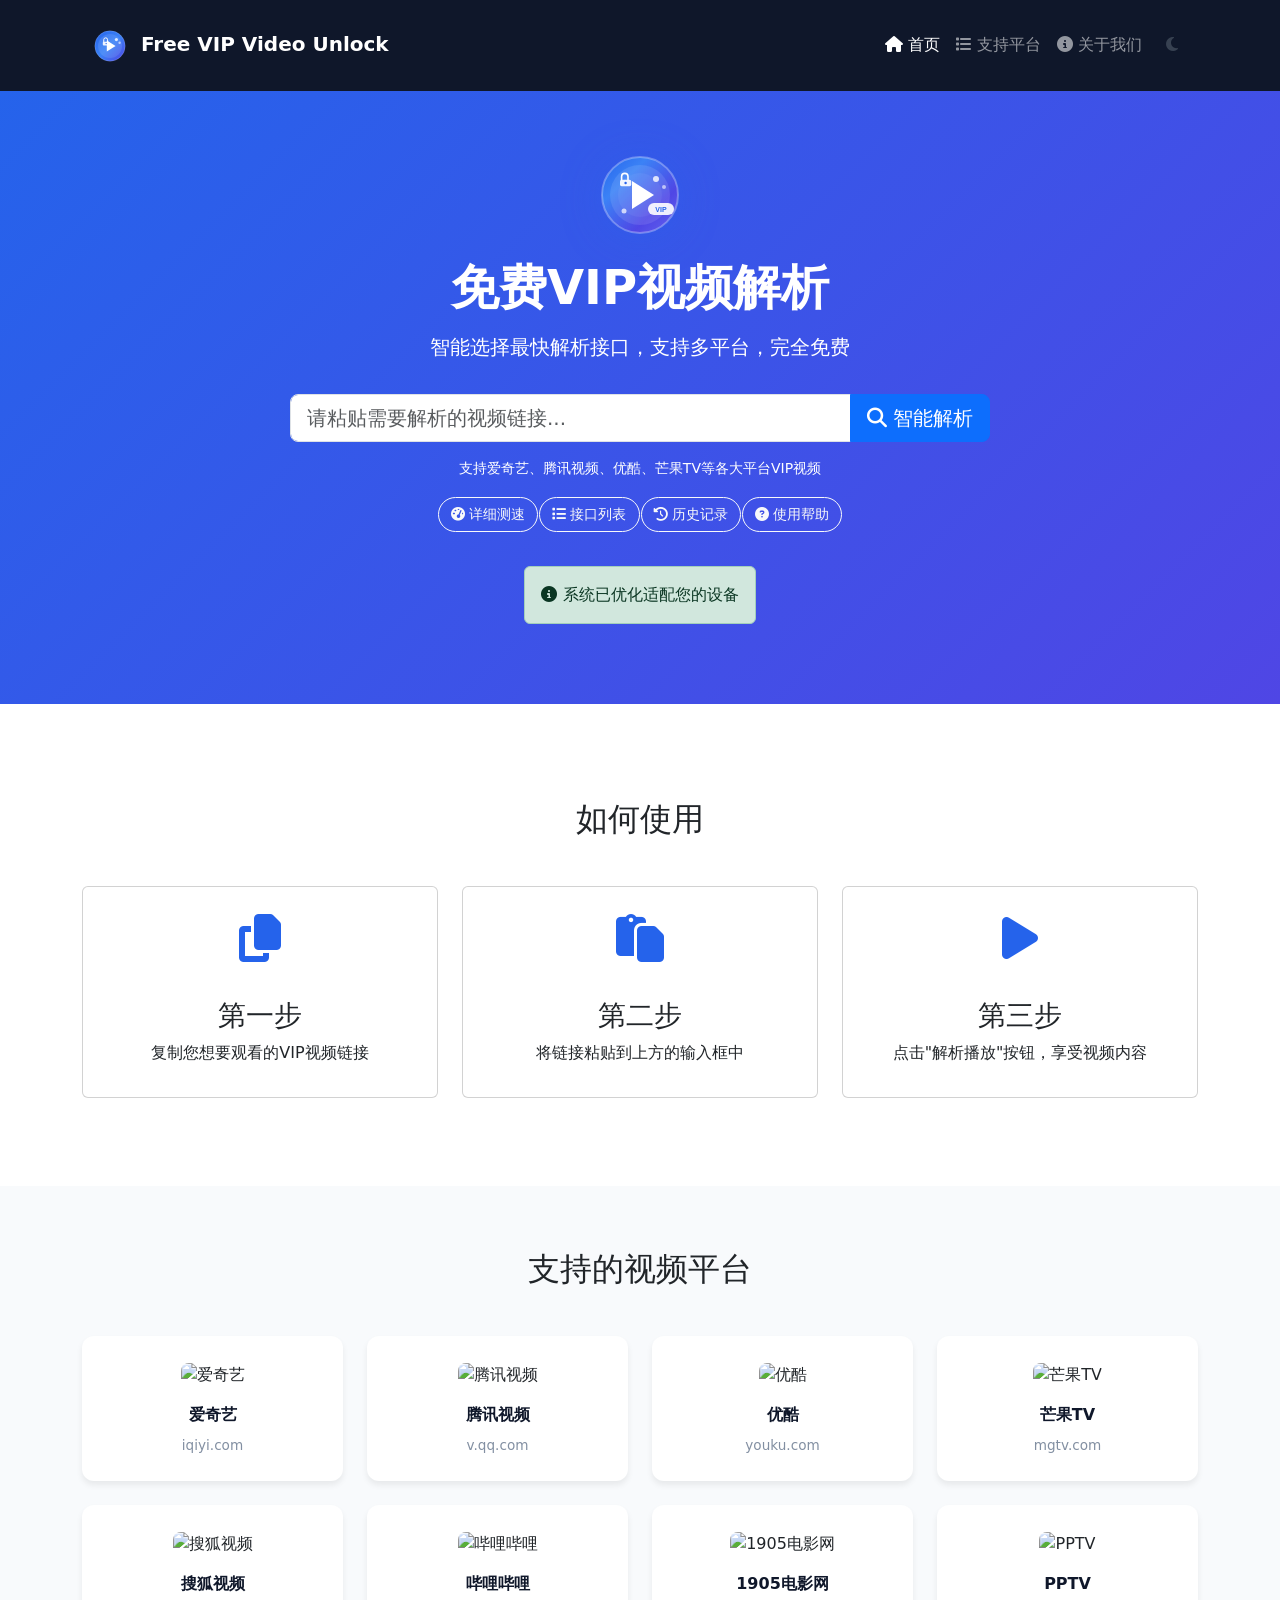
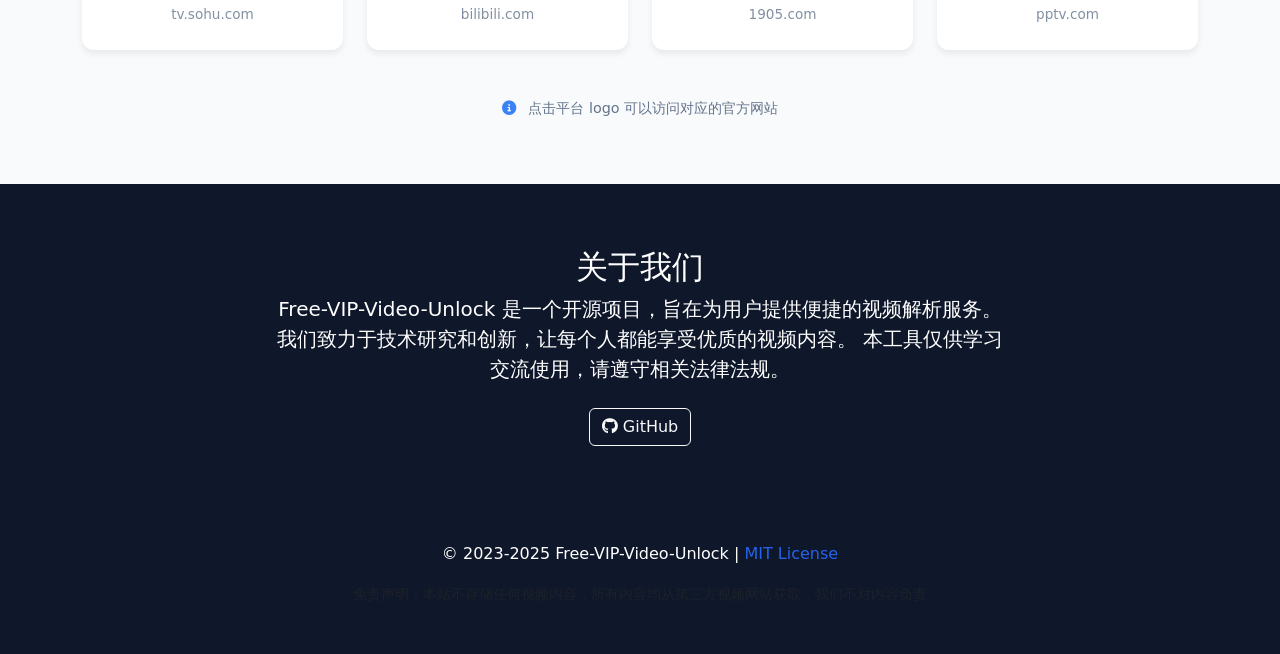
==== commit 8c388f85: "✨ 新增黑暗模式支持和历史记录功能 🌙 黑暗模式功能： - 添加主题切换按钮到导航栏 - 完整的黑暗模式CSS变量系统 - 支持系统主题自动识别 - 主题偏好本地存储 - 平滑的主题切换动画效果  📚" ====
--- a/index.html
+++ b/index.html
@@ -39,6 +39,11 @@
                             <li class="nav-item">
                                 <a class="nav-link" href="#about"><i class="fas fa-info-circle"></i> 关于我们</a>
                             </li>
+                            <li class="nav-item">
+                                <button class="nav-link btn btn-link" id="themeToggle" title="切换主题模式">
+                                    <i class="fas fa-moon" id="themeIcon"></i>
+                                </button>
+                            </li>
                         </ul>
                     </div>
                 </div>
@@ -72,6 +77,9 @@
                         </button>
                         <button type="button" class="btn btn-outline-light" id="apiListBtn">
                             <i class="fas fa-list"></i> 接口列表
+                        </button>
+                        <button type="button" class="btn btn-outline-light" id="historyBtn">
+                            <i class="fas fa-history"></i> 历史记录
                         </button>
                         <button type="button" class="btn btn-outline-light" id="helpBtn">
                             <i class="fas fa-question-circle"></i> 使用帮助
@@ -243,7 +251,7 @@
                         <a href="https://www.pptv.com" target="_blank" rel="noopener" class="platform-link" title="访问PPTV官网">
                             <div class="platform-card">
                                 <div class="platform-logo">
-                                    <img src="https://www.pptv.com/favicon.ico" alt="PPTV" loading="lazy">
+                                    <img src="https://img.lansq.xyz/file/F8IPcRST.png" alt="PPTV" loading="lazy">
                                 </div>
                                 <div class="platform-name">PPTV</div>
                                 <div class="platform-desc">pptv.com</div>
--- a/css/style.css
+++ b/css/style.css
@@ -9,6 +9,28 @@
     --warning-color: #f59e0b;
     --error-color: #ef4444;
     --info-color: #3b82f6;
+    
+    /* 主题色彩变量 */
+    --bg-color: #f1f5f9;
+    --text-color: #0f172a;
+    --card-bg: #ffffff;
+    --border-color: #e2e8f0;
+    --hero-bg: linear-gradient(135deg, #667eea 0%, #764ba2 100%);
+    --navbar-bg: rgba(255, 255, 255, 0.95);
+    --navbar-text: #374151;
+}
+
+/* 黑暗模式变量 */
+[data-theme="dark"] {
+    --bg-color: #0f172a;
+    --text-color: #f1f5f9;
+    --card-bg: #1e293b;
+    --border-color: #334155;
+    --hero-bg: linear-gradient(135deg, #1e293b 0%, #0f172a 100%);
+    --navbar-bg: rgba(30, 41, 59, 0.95);
+    --navbar-text: #f1f5f9;
+    --dark-color: #f1f5f9;
+    --light-color: #1e293b;
 }
 
 * {
@@ -18,9 +40,10 @@
 body {
     font-family: 'Segoe UI', Tahoma, Geneva, Verdana, sans-serif;
     line-height: 1.6;
-    color: var(--dark-color);
-    background-color: #f1f5f9;
+    color: var(--text-color);
+    background-color: var(--bg-color);
     overflow-x: hidden;
+    transition: background-color 0.3s ease, color 0.3s ease;
 }
 
 /* 响应式字体大小 */
@@ -506,6 +529,25 @@
     color: var(--info-color);
 }
 
+/* PPTV 自定义图标样式 */
+.platform-icon-text {
+    width: 48px;
+    height: 48px;
+    background: linear-gradient(135deg, #FF4500, #FF6A00);
+    border-radius: 8px;
+    display: flex;
+    align-items: center;
+    justify-content: center;
+    color: white;
+    font-weight: bold;
+    font-size: 12px;
+    transition: transform 0.3s ease;
+}
+
+.platform-card:hover .platform-icon-text {
+    transform: scale(1.1);
+}
+
 /* 关于部分 */
 .about {
     padding: 4rem 0;
@@ -646,3 +688,147 @@
         margin: 1rem auto;
     }
 }
+
+/* 黑暗模式样式 */
+/* 主题切换按钮 */
+#themeToggle {
+    border: none !important;
+    background: transparent !important;
+    color: var(--navbar-text) !important;
+    padding: 0.5rem !important;
+    margin-left: 0.5rem;
+    transition: all 0.3s ease;
+}
+
+#themeToggle:hover {
+    color: var(--primary-color) !important;
+    transform: scale(1.1);
+}
+
+/* 黑暗模式下的卡片样式 */
+[data-theme="dark"] .card {
+    background-color: var(--card-bg);
+    border-color: var(--border-color);
+    color: var(--text-color);
+}
+
+/* 黑暗模式下的导航栏 */
+[data-theme="dark"] .navbar {
+    background-color: var(--navbar-bg) !important;
+}
+
+[data-theme="dark"] .navbar-brand,
+[data-theme="dark"] .nav-link {
+    color: var(--navbar-text) !important;
+}
+
+/* 黑暗模式下的英雄区域 */
+[data-theme="dark"] .hero {
+    background: var(--hero-bg);
+}
+
+/* 黑暗模式下的表单控件 */
+[data-theme="dark"] .form-control {
+    background-color: var(--card-bg);
+    border-color: var(--border-color);
+    color: var(--text-color);
+}
+
+[data-theme="dark"] .form-control:focus {
+    background-color: var(--card-bg);
+    border-color: var(--primary-color);
+    color: var(--text-color);
+    box-shadow: 0 0 0 0.2rem rgba(37, 99, 235, 0.25);
+}
+
+/* 黑暗模式下的按钮 */
+[data-theme="dark"] .btn-outline-light {
+    color: var(--text-color);
+    border-color: var(--border-color);
+}
+
+[data-theme="dark"] .btn-outline-light:hover {
+    background-color: var(--primary-color);
+    border-color: var(--primary-color);
+    color: white;
+}
+
+/* 黑暗模式下的模态框 */
+[data-theme="dark"] .modal-content {
+    background-color: var(--card-bg);
+    color: var(--text-color);
+}
+
+[data-theme="dark"] .modal-header {
+    border-bottom-color: var(--border-color);
+}
+
+[data-theme="dark"] .modal-footer {
+    border-top-color: var(--border-color);
+}
+
+/* 黑暗模式下的表格 */
+[data-theme="dark"] .table {
+    color: var(--text-color);
+}
+
+[data-theme="dark"] .table-success {
+    background-color: rgba(16, 185, 129, 0.1);
+    color: var(--text-color);
+}
+
+/* 黑暗模式下的通知 */
+[data-theme="dark"] .notification {
+    background-color: var(--card-bg) !important;
+    color: var(--text-color) !important;
+    border-color: var(--border-color) !important;
+}
+
+/* 黑暗模式下的平台卡片 */
+[data-theme="dark"] .platform-card {
+    background-color: var(--card-bg);
+    border-color: var(--border-color);
+}
+
+[data-theme="dark"] .platform-card:hover {
+    transform: translateY(-5px);
+    box-shadow: 0 8px 25px rgba(255, 255, 255, 0.1);
+}
+
+/* 历史记录相关样式 */
+.history-item {
+    transition: all 0.3s ease;
+}
+
+.history-item:hover {
+    background-color: var(--light-color);
+    transform: translateX(5px);
+}
+
+[data-theme="dark"] .history-item:hover {
+    background-color: var(--border-color);
+}
+
+.history-date {
+    font-size: 0.875rem;
+    color: var(--gray-color);
+}
+
+.history-platform {
+    font-weight: 600;
+}
+
+.history-url {
+    font-size: 0.875rem;
+    color: var(--gray-color);
+    word-break: break-all;
+}
+
+/* 清空历史按钮动画 */
+.clear-history-btn {
+    transition: all 0.3s ease;
+}
+
+.clear-history-btn:hover {
+    transform: scale(1.05);
+}
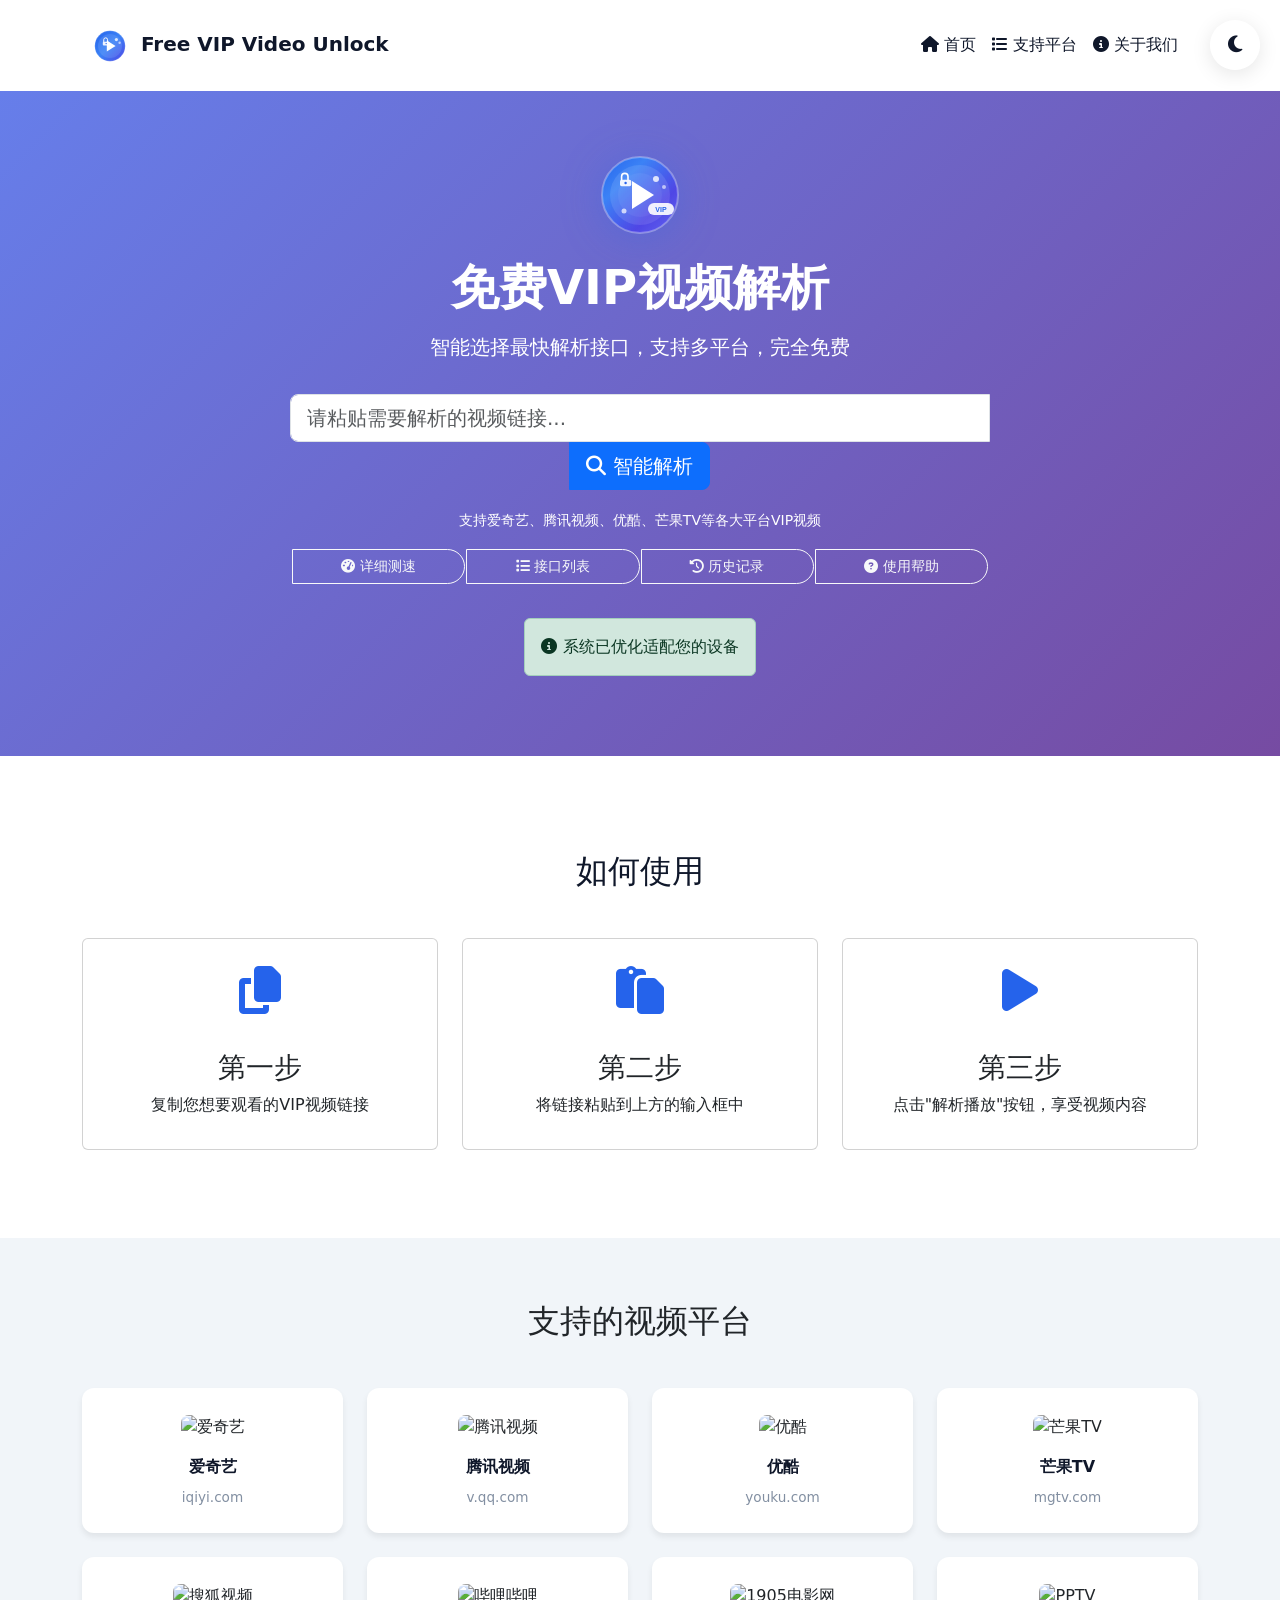
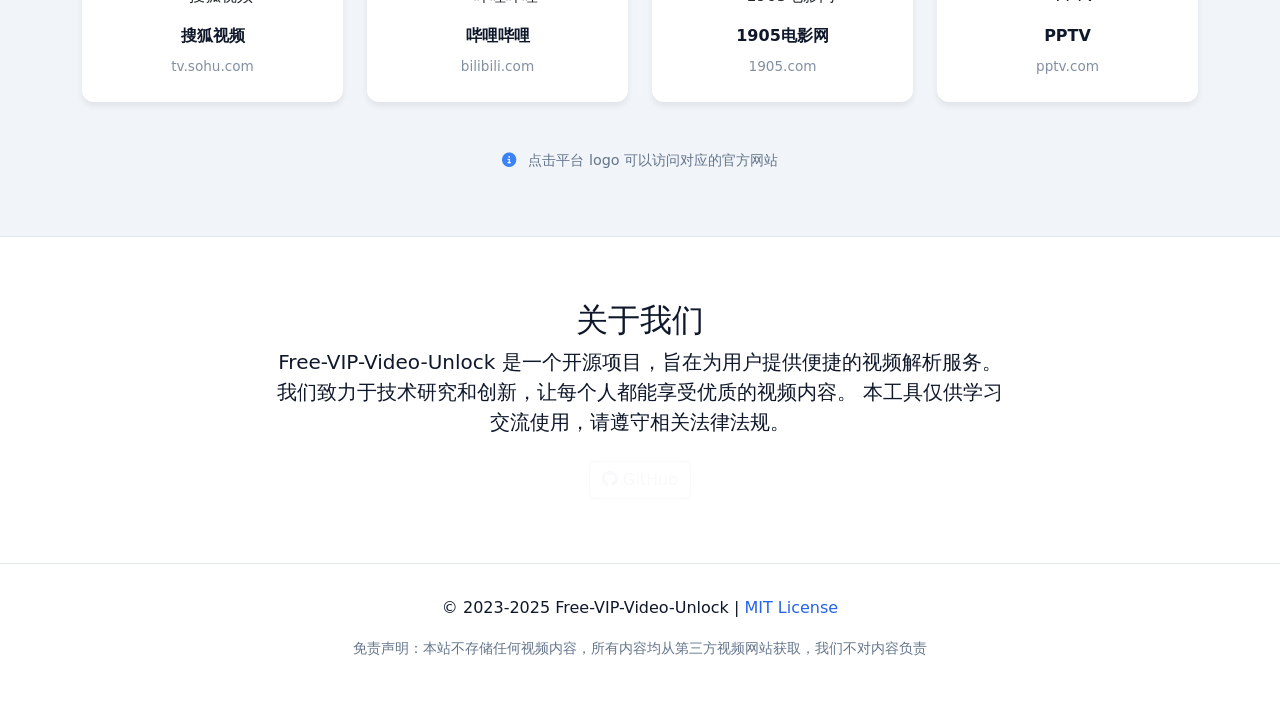
==== commit a8096d5e: "优化手机端输入框自适应和主题切换按钮布局 - 修复手机端输入框宽度自适应问题，确保完全占满屏幕宽度 - 将主题切换按钮移到右上角固定定位，支持毛玻璃效果 - 优化智能解析按钮的居中对齐，桌面端和移动端" ====
--- a/index.html
+++ b/index.html
@@ -17,6 +17,11 @@
     <link rel="apple-touch-icon" href="images/logo-large.svg">
 </head>
 <body>
+    <!-- 固定定位的主题切换按钮 -->
+    <button class="theme-toggle-fixed" id="themeToggle" title="切换主题模式" aria-label="切换主题模式">
+        <i class="fas fa-moon" id="themeIcon"></i>
+    </button>
+
     <header class="header">
         <div class="container">
             <nav class="navbar navbar-expand-lg navbar-dark">
@@ -39,11 +44,6 @@
                             <li class="nav-item">
                                 <a class="nav-link" href="#about"><i class="fas fa-info-circle"></i> 关于我们</a>
                             </li>
-                            <li class="nav-item">
-                                <button class="nav-link btn btn-link" id="themeToggle" title="切换主题模式">
-                                    <i class="fas fa-moon" id="themeIcon"></i>
-                                </button>
-                            </li>
                         </ul>
                     </div>
                 </div>
--- a/css/style.css
+++ b/css/style.css
@@ -16,8 +16,8 @@
     --card-bg: #ffffff;
     --border-color: #e2e8f0;
     --hero-bg: linear-gradient(135deg, #667eea 0%, #764ba2 100%);
-    --navbar-bg: rgba(255, 255, 255, 0.95);
-    --navbar-text: #374151;
+    --navbar-bg: rgba(255, 255, 255, 0.98);
+    --navbar-text: #0f172a;
 }
 
 /* 黑暗模式变量 */
@@ -27,7 +27,7 @@
     --card-bg: #1e293b;
     --border-color: #334155;
     --hero-bg: linear-gradient(135deg, #1e293b 0%, #0f172a 100%);
-    --navbar-bg: rgba(30, 41, 59, 0.95);
+    --navbar-bg: rgba(30, 41, 59, 0.98);
     --navbar-text: #f1f5f9;
     --dark-color: #f1f5f9;
     --light-color: #1e293b;
@@ -95,16 +95,26 @@
     
     .video-form .input-group {
         flex-direction: column;
+        width: 100%;
+        align-items: center; /* 居中对齐子元素 */
+        justify-content: center; /* 垂直方向也居中 */
     }
     
     .video-form .form-control {
         border-radius: 8px !important;
         margin-bottom: 10px;
+        min-height: 50px; /* 增加输入框高度 */
+        font-size: 16px; /* 防止iOS缩放 */
+        width: 100% !important; /* 确保输入框完全占满父容器 */
+        max-width: 100%;
     }
     
     .video-form .btn {
         border-radius: 8px !important;
         width: 100%;
+        min-height: 50px; /* 增加按钮高度 */
+        font-size: 16px;
+        max-width: 100%;
     }
     
     .how-to-use, .supported-platforms, .about {
@@ -120,6 +130,23 @@
 @media (max-width: 480px) {
     html {
         font-size: 13px;
+    }
+    
+    /* 确保极小屏幕上的输入框完全自适应 */
+    .video-form {
+        padding: 0 0.5rem;
+        width: 100%;
+    }
+    
+    .video-form .input-group {
+        width: 100%;
+        margin: 0;
+    }
+    
+    .video-form .form-control {
+        width: 100% !important;
+        min-width: 0;
+        flex: 1;
     }
 }
 
@@ -180,6 +207,10 @@
 }
 
 /* 按钮组样式 - 移动端优化 */
+.btn-group {
+    justify-content: center; /* 确保按钮组在所有设备上都居中 */
+}
+
 .btn-group .btn {
     margin: 2px;
     border-radius: 25px !important;
@@ -201,6 +232,9 @@
         flex: 1 1 auto;
         min-width: 100px;
         margin: 4px; /* 兼容性回退 */
+        min-height: 44px; /* 增加按钮高度 */
+        font-size: 14px; /* 调整字体大小 */
+        padding: 8px 12px; /* 调整内边距 */
     }
     
     /* 支持gap的浏览器重置margin */
@@ -244,13 +278,29 @@
     box-shadow: 0 0 10px var(--error-color);
 }
 
+/* 黑暗模式下的API状态指示器增强 */
+[data-theme="dark"] .api-status.fast {
+    background-color: var(--success-color);
+    box-shadow: 0 0 15px rgba(16, 185, 129, 0.6);
+}
+
+[data-theme="dark"] .api-status.medium {
+    background-color: var(--warning-color);
+    box-shadow: 0 0 15px rgba(245, 158, 11, 0.6);
+}
+
+[data-theme="dark"] .api-status.slow {
+    background-color: var(--error-color);
+    box-shadow: 0 0 15px rgba(239, 68, 68, 0.6);
+}
+
 /* 重试容器样式 */
 .retry-container {
     margin-top: 1rem;
     padding: 1rem;
-    background-color: #f8f9fa;
+    background-color: var(--card-bg);
     border-radius: 8px;
-    border: 1px solid #dee2e6;
+    border: 1px solid var(--border-color);
 }
 
 @media (max-width: 576px) {
@@ -267,13 +317,14 @@
 
 /* 导航栏样式 - 响应式优化 */
 .header {
-    background-color: var(--dark-color);
+    background-color: var(--navbar-bg);
     padding: 0.75rem 0;
 }
 
 .navbar-brand {
     font-size: 1.25rem;
     font-weight: 600;
+    color: var(--navbar-text) !important;
 }
 
 @media (min-width: 768px) {
@@ -362,6 +413,16 @@
     }
 }
 
+/* 导航链接样式 */
+.navbar-nav .nav-link {
+    color: var(--navbar-text) !important;
+    transition: color 0.3s ease;
+}
+
+.navbar-nav .nav-link:hover {
+    color: var(--primary-color) !important;
+}
+
 /* 移动端导航菜单优化 */
 @media (max-width: 991px) {
     .navbar-collapse {
@@ -373,12 +434,13 @@
     .navbar-nav .nav-link {
         padding: 0.75rem 0;
         text-align: center;
+        color: var(--navbar-text) !important;
     }
 }
 
 /* 主要内容区域 - 响应式优化 */
 .hero {
-    background: linear-gradient(135deg, #2563eb 0%, #4f46e5 100%);
+    background: var(--hero-bg);
     color: white;
     padding: 2rem 0;
     margin-bottom: 1rem;
@@ -406,11 +468,61 @@
 .video-form {
     max-width: 700px;
     margin: 1.5rem auto;
+    padding: 0 1rem; /* 手机端添加左右内边距 */
+    width: 100%; /* 确保表单容器占满父容器 */
+    display: flex;
+    flex-direction: column;
+    align-items: center; /* 垂直居中所有子元素 */
+}
+
+/* 确保所有表单子元素居中 */
+.video-form .input-group,
+.video-form .btn-group,
+.video-form .form-text {
+    width: 100%;
+    max-width: 100%;
+    text-align: center;
 }
 
 @media (min-width: 768px) {
     .video-form {
         margin: 2rem auto;
+        padding: 0; /* 桌面端移除内边距 */
+    }
+}
+
+/* 输入组响应式优化 */
+.video-form .input-group {
+    width: 100%;
+    max-width: 100%;
+    justify-content: center; /* 桌面端水平居中 */
+    align-items: stretch; /* 确保子元素高度一致 */
+}
+
+.video-form .form-control {
+    width: 100% !important;
+    max-width: 100% !important;
+    box-sizing: border-box;
+}
+
+/* 桌面端输入组布局优化 */
+@media (min-width: 769px) {
+    .video-form .input-group {
+        flex-direction: row;
+        align-items: stretch;
+    }
+    
+    .video-form .form-control {
+        flex: 1;
+        border-top-right-radius: 0 !important;
+        border-bottom-right-radius: 0 !important;
+        margin-bottom: 0;
+    }
+    
+    .video-form .btn {
+        border-top-left-radius: 0 !important;
+        border-bottom-left-radius: 0 !important;
+        width: auto;
     }
 }
 
@@ -427,7 +539,8 @@
 /* 使用说明部分 */
 .how-to-use {
     padding: 4rem 0;
-    background-color: white;
+    background-color: var(--card-bg);
+    color: var(--text-color);
 }
 
 .step-icon {
@@ -439,7 +552,7 @@
 /* 支持的平台 */
 .supported-platforms {
     padding: 4rem 0;
-    background-color: #f8fafc;
+    background-color: var(--bg-color);
 }
 
 /* 平台 Logo 卡片样式 */
@@ -451,7 +564,7 @@
 }
 
 .platform-card {
-    background: white;
+    background: var(--card-bg);
     border-radius: 12px;
     padding: 1.5rem;
     text-align: center;
@@ -505,7 +618,7 @@
 .platform-name {
     font-weight: 600;
     font-size: 1rem;
-    color: var(--dark-color);
+    color: var(--text-color);
     margin-bottom: 0.5rem;
     position: relative;
     z-index: 1;
@@ -551,8 +664,9 @@
 /* 关于部分 */
 .about {
     padding: 4rem 0;
-    background-color: var(--dark-color);
-    color: white;
+    background-color: var(--card-bg);
+    color: var(--text-color);
+    border-top: 1px solid var(--border-color);
 }
 
 /* 视频播放器部分 */
@@ -562,9 +676,10 @@
 
 /* 页脚部分 */
 .footer {
-    background-color: var(--dark-color);
-    color: white;
+    background-color: var(--card-bg);
+    color: var(--text-color);
     padding: 2rem 0;
+    border-top: 1px solid var(--border-color);
 }
 
 .footer a {
@@ -574,6 +689,11 @@
 
 .footer a:hover {
     text-decoration: underline;
+    color: var(--primary-color);
+}
+
+.footer .text-muted {
+    color: var(--gray-color) !important;
 }
 
 @media (max-width: 576px) {
@@ -613,6 +733,16 @@
     
     .platform-note {
         font-size: 0.8rem;
+    }
+    
+    /* 手机端状态信息优化 */
+    .status-info {
+        padding: 0 1rem;
+    }
+    
+    .status-info .alert {
+        font-size: 14px;
+        padding: 0.75rem 1rem;
     }
 }
 
@@ -690,21 +820,6 @@
 }
 
 /* 黑暗模式样式 */
-/* 主题切换按钮 */
-#themeToggle {
-    border: none !important;
-    background: transparent !important;
-    color: var(--navbar-text) !important;
-    padding: 0.5rem !important;
-    margin-left: 0.5rem;
-    transition: all 0.3s ease;
-}
-
-#themeToggle:hover {
-    color: var(--primary-color) !important;
-    transform: scale(1.1);
-}
-
 /* 黑暗模式下的卡片样式 */
 [data-theme="dark"] .card {
     background-color: var(--card-bg);
@@ -722,6 +837,28 @@
     color: var(--navbar-text) !important;
 }
 
+/* 手机端黑暗模式导航栏优化 */
+@media (max-width: 991px) {
+    [data-theme="dark"] .navbar-collapse {
+        background-color: rgba(30, 41, 59, 0.95);
+        border-radius: 8px;
+        margin-top: 1rem;
+        padding: 1rem;
+        border-top: 1px solid var(--border-color);
+    }
+    
+    [data-theme="dark"] .navbar-nav .nav-link {
+        color: var(--navbar-text) !important;
+        border-bottom: 1px solid var(--border-color);
+        margin-bottom: 0.5rem;
+        padding: 0.75rem 0;
+    }
+    
+    [data-theme="dark"] .navbar-nav .nav-link:last-child {
+        border-bottom: none;
+    }
+}
+
 /* 黑暗模式下的英雄区域 */
 [data-theme="dark"] .hero {
     background: var(--hero-bg);
@@ -741,6 +878,11 @@
     box-shadow: 0 0 0 0.2rem rgba(37, 99, 235, 0.25);
 }
 
+[data-theme="dark"] .form-control::placeholder {
+    color: var(--gray-color);
+    opacity: 0.8;
+}
+
 /* 黑暗模式下的按钮 */
 [data-theme="dark"] .btn-outline-light {
     color: var(--text-color);
@@ -753,6 +895,22 @@
     color: white;
 }
 
+/* 手机端黑暗模式按钮优化 */
+@media (max-width: 576px) {
+    [data-theme="dark"] .btn-outline-light {
+        background-color: var(--card-bg);
+        border-color: var(--border-color);
+        color: var(--text-color);
+    }
+    
+    [data-theme="dark"] .btn-outline-light:hover {
+        background-color: var(--primary-color);
+        border-color: var(--primary-color);
+        color: white;
+        transform: translateY(-2px);
+    }
+}
+
 /* 黑暗模式下的模态框 */
 [data-theme="dark"] .modal-content {
     background-color: var(--card-bg);
@@ -765,6 +923,86 @@
 
 [data-theme="dark"] .modal-footer {
     border-top-color: var(--border-color);
+}
+
+/* 黑暗模式下的列表组样式优化 */
+[data-theme="dark"] .list-group-item {
+    background-color: var(--card-bg);
+    border-color: var(--border-color);
+    color: var(--text-color);
+}
+
+[data-theme="dark"] .list-group-item:hover {
+    background-color: var(--border-color);
+    color: var(--text-color);
+}
+
+[data-theme="dark"] .list-group-item.active {
+    background-color: var(--primary-color);
+    border-color: var(--primary-color);
+    color: white;
+}
+
+[data-theme="dark"] .list-group-item h6 {
+    color: var(--text-color);
+}
+
+[data-theme="dark"] .list-group-item .text-muted {
+    color: var(--gray-color) !important;
+    opacity: 0.9;
+}
+
+[data-theme="dark"] .list-group-item .fw-bold {
+    color: var(--text-color);
+    font-weight: 600;
+}
+
+[data-theme="dark"] .list-group-item small {
+    color: var(--gray-color) !important;
+}
+
+/* 黑暗模式下的徽章样式 */
+[data-theme="dark"] .badge.bg-primary {
+    background-color: var(--primary-color) !important;
+    color: white !important;
+}
+
+[data-theme="dark"] .badge.bg-secondary {
+    background-color: var(--gray-color) !important;
+    color: white !important;
+}
+
+[data-theme="dark"] .badge.bg-danger {
+    background-color: var(--error-color) !important;
+    color: white !important;
+}
+
+/* 黑暗模式下的模态框标题和内容 */
+[data-theme="dark"] .modal-title {
+    color: var(--text-color);
+}
+
+[data-theme="dark"] .modal-body {
+    color: var(--text-color);
+}
+
+[data-theme="dark"] .modal-body .text-muted {
+    color: var(--gray-color) !important;
+    opacity: 0.8;
+}
+
+/* 黑暗模式下的按钮关闭样式 */
+[data-theme="dark"] .btn-close {
+    filter: invert(1) grayscale(100%) brightness(200%);
+}
+
+/* 黑暗模式下的警告和信息文本 */
+[data-theme="dark"] .text-center .text-muted {
+    color: var(--gray-color) !important;
+}
+
+[data-theme="dark"] .text-center i.text-muted {
+    color: var(--gray-color) !important;
 }
 
 /* 黑暗模式下的表格 */
@@ -832,3 +1070,178 @@
 .clear-history-btn:hover {
     transform: scale(1.05);
 }
+
+/* 黑暗模式下的文本和字体优化 */
+[data-theme="dark"] {
+    /* 提高文本对比度 */
+    --text-color: #f8fafc;
+    --gray-color: #94a3b8;
+}
+
+/* 黑暗模式下的关于我们和页脚 */
+[data-theme="dark"] .about {
+    background-color: var(--card-bg);
+    color: var(--text-color);
+}
+
+[data-theme="dark"] .footer {
+    background-color: var(--card-bg);
+    color: var(--text-color);
+}
+
+[data-theme="dark"] .footer .text-muted {
+    color: var(--gray-color) !important;
+    opacity: 0.8;
+}
+
+/* 黑暗模式下的关于我们区域的所有文本 */
+[data-theme="dark"] .about * {
+    color: var(--text-color) !important;
+}
+
+[data-theme="dark"] .about .text-muted {
+    color: var(--gray-color) !important;
+    opacity: 0.8;
+}
+
+/* 黑暗模式下的底部区域的所有文本 */
+[data-theme="dark"] .footer * {
+    color: var(--text-color) !important;
+}
+
+[data-theme="dark"] .footer a {
+    color: var(--primary-color) !important;
+}
+
+[data-theme="dark"] .footer .text-muted {
+    color: var(--gray-color) !important;
+    opacity: 0.8;
+}
+
+/* 黑暗模式下的lead文本 */
+[data-theme="dark"] .lead {
+    color: var(--text-color);
+    opacity: 0.9;
+}
+
+/* 黑暗模式下的按钮文本 */
+[data-theme="dark"] .btn-outline-light {
+    color: var(--text-color);
+    border-color: var(--text-color);
+}
+
+[data-theme="dark"] .btn-outline-light:hover {
+    background-color: var(--text-color);
+    color: var(--dark-color);
+    border-color: var(--text-color);
+}
+
+/* 黑暗模式下的小文本 */
+[data-theme="dark"] small {
+    color: var(--gray-color);
+}
+
+/* 黑暗模式下的标题 */
+[data-theme="dark"] h1,
+[data-theme="dark"] h2,
+[data-theme="dark"] h3,
+[data-theme="dark"] h4,
+[data-theme="dark"] h5,
+[data-theme="dark"] h6 {
+    color: var(--text-color);
+}
+
+/* 黑暗模式下的段落文本 */
+[data-theme="dark"] p {
+    color: var(--text-color);
+    opacity: 0.9;
+}
+
+/* 黑暗模式下的列表文本 */
+[data-theme="dark"] li {
+    color: var(--text-color);
+}
+
+/* 固定定位的主题切换按钮样式 */
+.theme-toggle-fixed {
+    position: fixed;
+    top: 20px;
+    right: 20px;
+    z-index: 1050; /* 确保在最顶层 */
+    width: 50px;
+    height: 50px;
+    border: none;
+    border-radius: 50%;
+    background: rgba(255, 255, 255, 0.2);
+    -webkit-backdrop-filter: blur(10px);
+    backdrop-filter: blur(10px);
+    color: var(--text-color);
+    font-size: 1.2rem;
+    cursor: pointer;
+    transition: all 0.3s ease;
+    display: flex;
+    align-items: center;
+    justify-content: center;
+    box-shadow: 0 4px 20px rgba(0, 0, 0, 0.1);
+    border: 2px solid rgba(255, 255, 255, 0.1);
+}
+
+.theme-toggle-fixed:hover {
+    transform: scale(1.1);
+    background: rgba(255, 255, 255, 0.3);
+    box-shadow: 0 6px 25px rgba(0, 0, 0, 0.2);
+}
+
+.theme-toggle-fixed:active {
+    transform: scale(0.95);
+}
+
+/* 黑暗模式下的固定主题切换按钮 */
+[data-theme="dark"] .theme-toggle-fixed {
+    background: rgba(30, 41, 59, 0.8);
+    color: var(--text-color);
+    border-color: rgba(255, 255, 255, 0.2);
+}
+
+[data-theme="dark"] .theme-toggle-fixed:hover {
+    background: rgba(30, 41, 59, 0.9);
+    box-shadow: 0 6px 25px rgba(255, 255, 255, 0.1);
+}
+
+#themeIcon {
+    font-size: 1.2rem;
+    transition: transform 0.3s ease;
+}
+
+.theme-toggle-fixed:hover #themeIcon {
+    transform: rotate(20deg);
+}
+
+/* 移动端优化 */
+@media (max-width: 768px) {
+    .theme-toggle-fixed {
+        top: 15px;
+        right: 15px;
+        width: 45px;
+        height: 45px;
+        font-size: 1.1rem;
+    }
+    
+    #themeIcon {
+        font-size: 1.1rem;
+    }
+}
+
+@media (max-width: 480px) {
+    .theme-toggle-fixed {
+        top: 10px;
+        right: 10px;
+        width: 40px;
+        height: 40px;
+        font-size: 1rem;
+    }
+    
+    #themeIcon {
+        font-size: 1rem;
+    }
+}
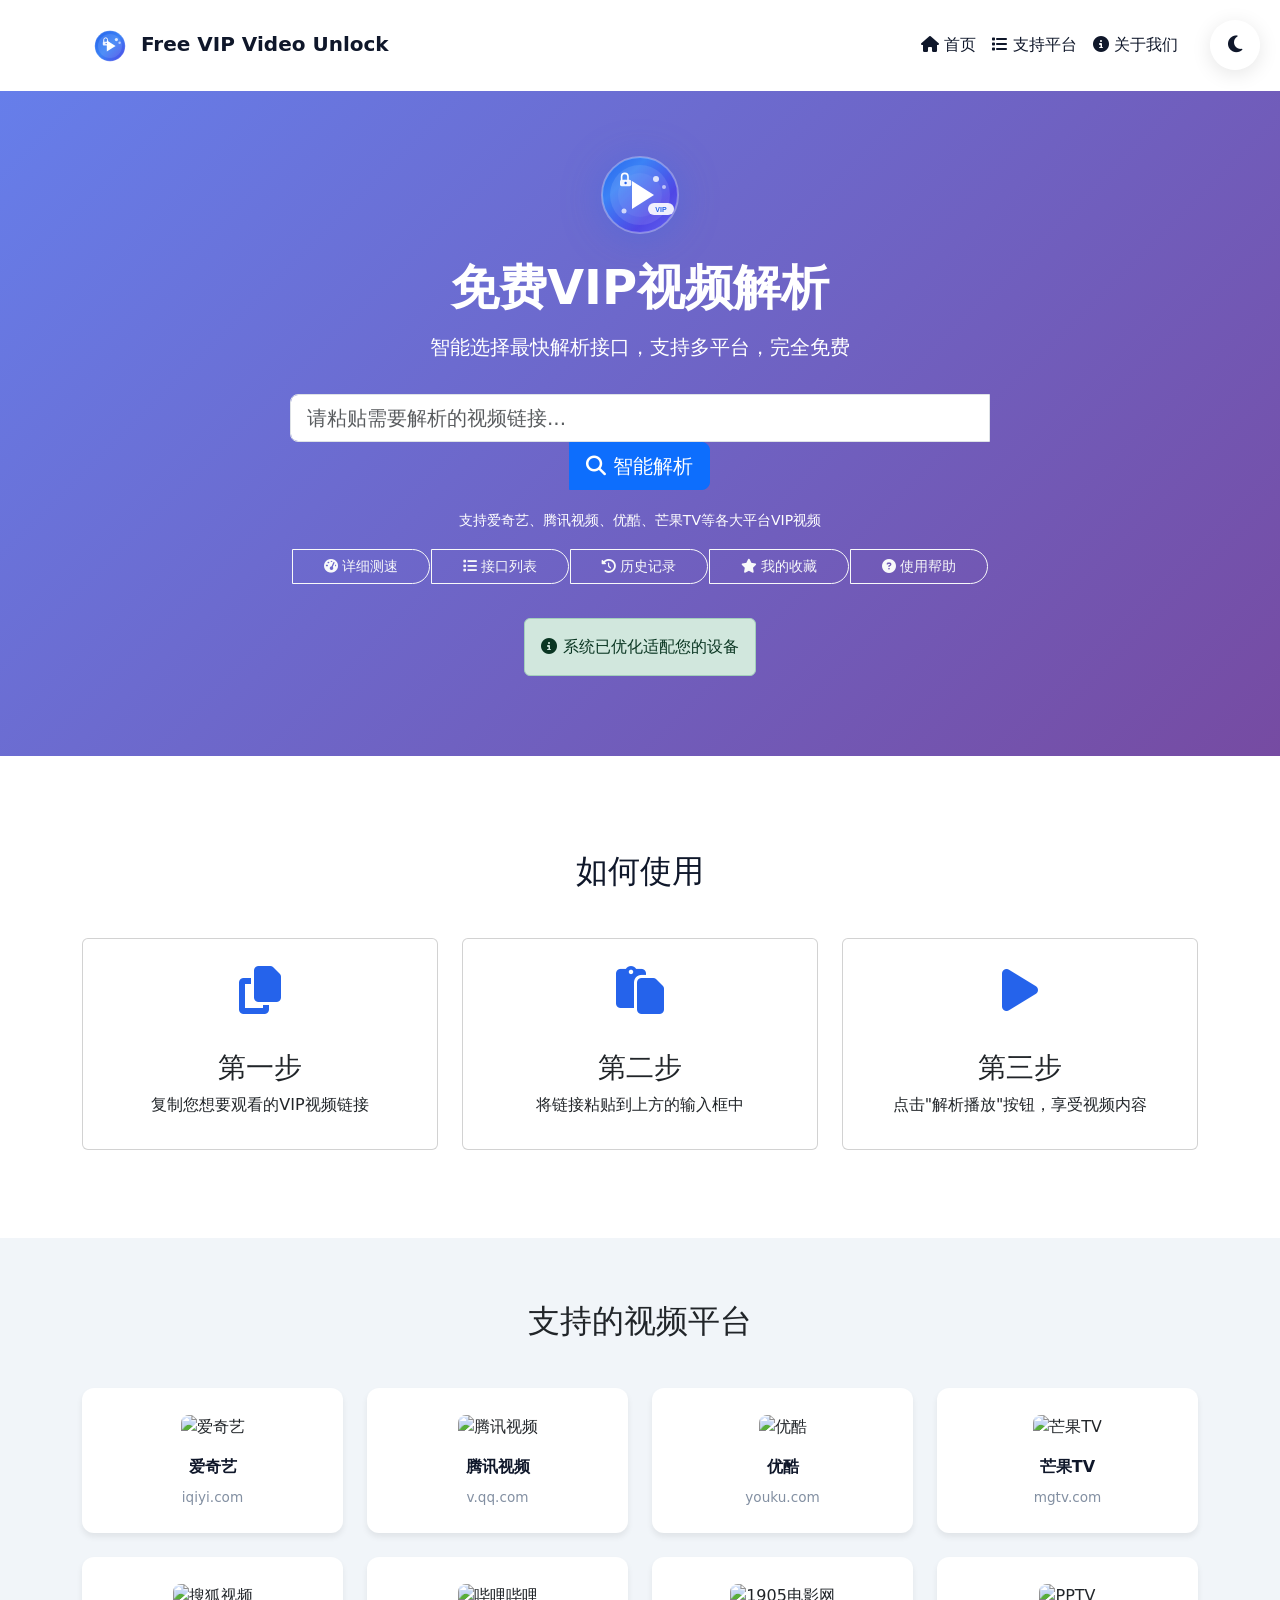
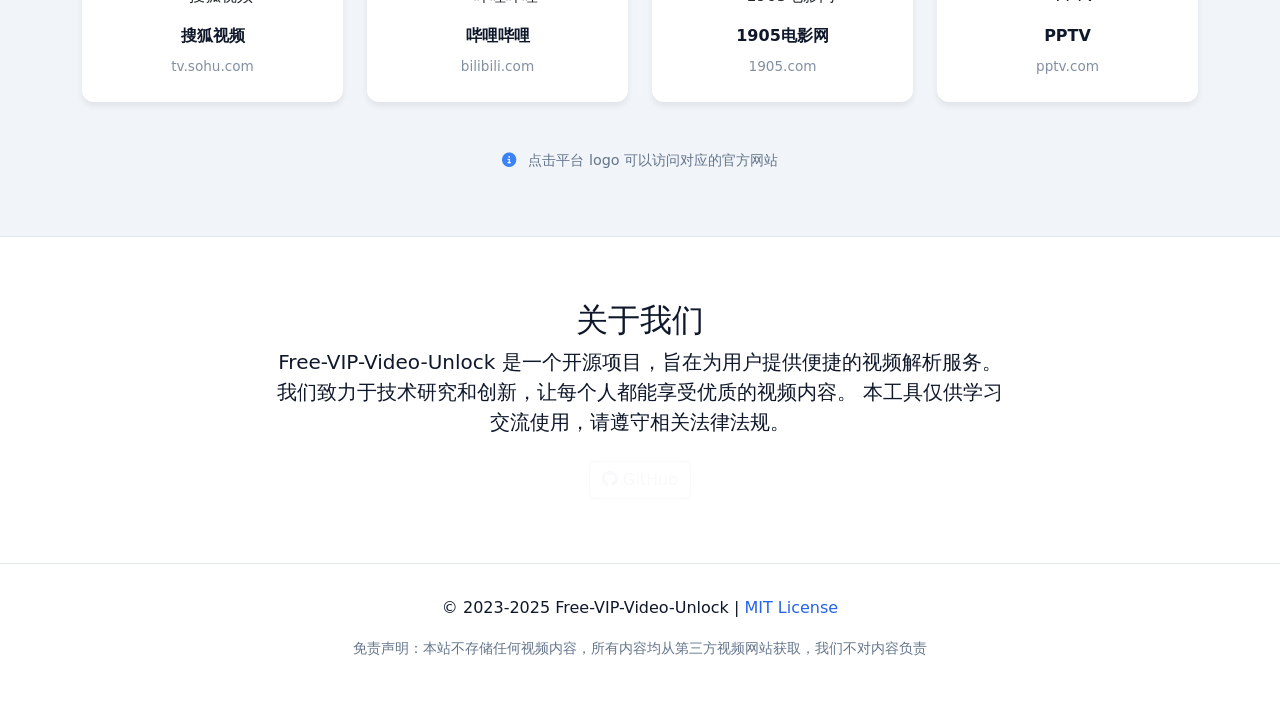
==== commit 7c3fba46: "feat: Implement user favorites feature" ====
--- a/index.html
+++ b/index.html
@@ -81,6 +81,9 @@
                         <button type="button" class="btn btn-outline-light" id="historyBtn">
                             <i class="fas fa-history"></i> 历史记录
                         </button>
+                        <button type="button" class="btn btn-outline-light" id="favoritesBtn">
+                            <i class="fas fa-star"></i> 我的收藏
+                        </button>
                         <button type="button" class="btn btn-outline-light" id="helpBtn">
                             <i class="fas fa-question-circle"></i> 使用帮助
                         </button>
@@ -105,6 +108,9 @@
                             <div class="card-header d-flex justify-content-between align-items-center">
                                 <h5 class="mb-0" id="videoTitle">视频标题</h5>
                                 <div class="d-flex align-items-center">
+                                    <button type="button" class="btn btn-sm me-2" id="favoriteBtnPlayer" title="收藏此视频">
+                                        <i class="far fa-star"></i> <span class="d-none d-sm-inline">收藏</span>
+                                    </button>
                                     <span class="badge bg-success me-2" id="apiNameBadge">当前接口</span>
                                     <button type="button" class="btn-close" id="closePlayer" title="关闭播放器" aria-label="关闭播放器"></button>
                                 </div>
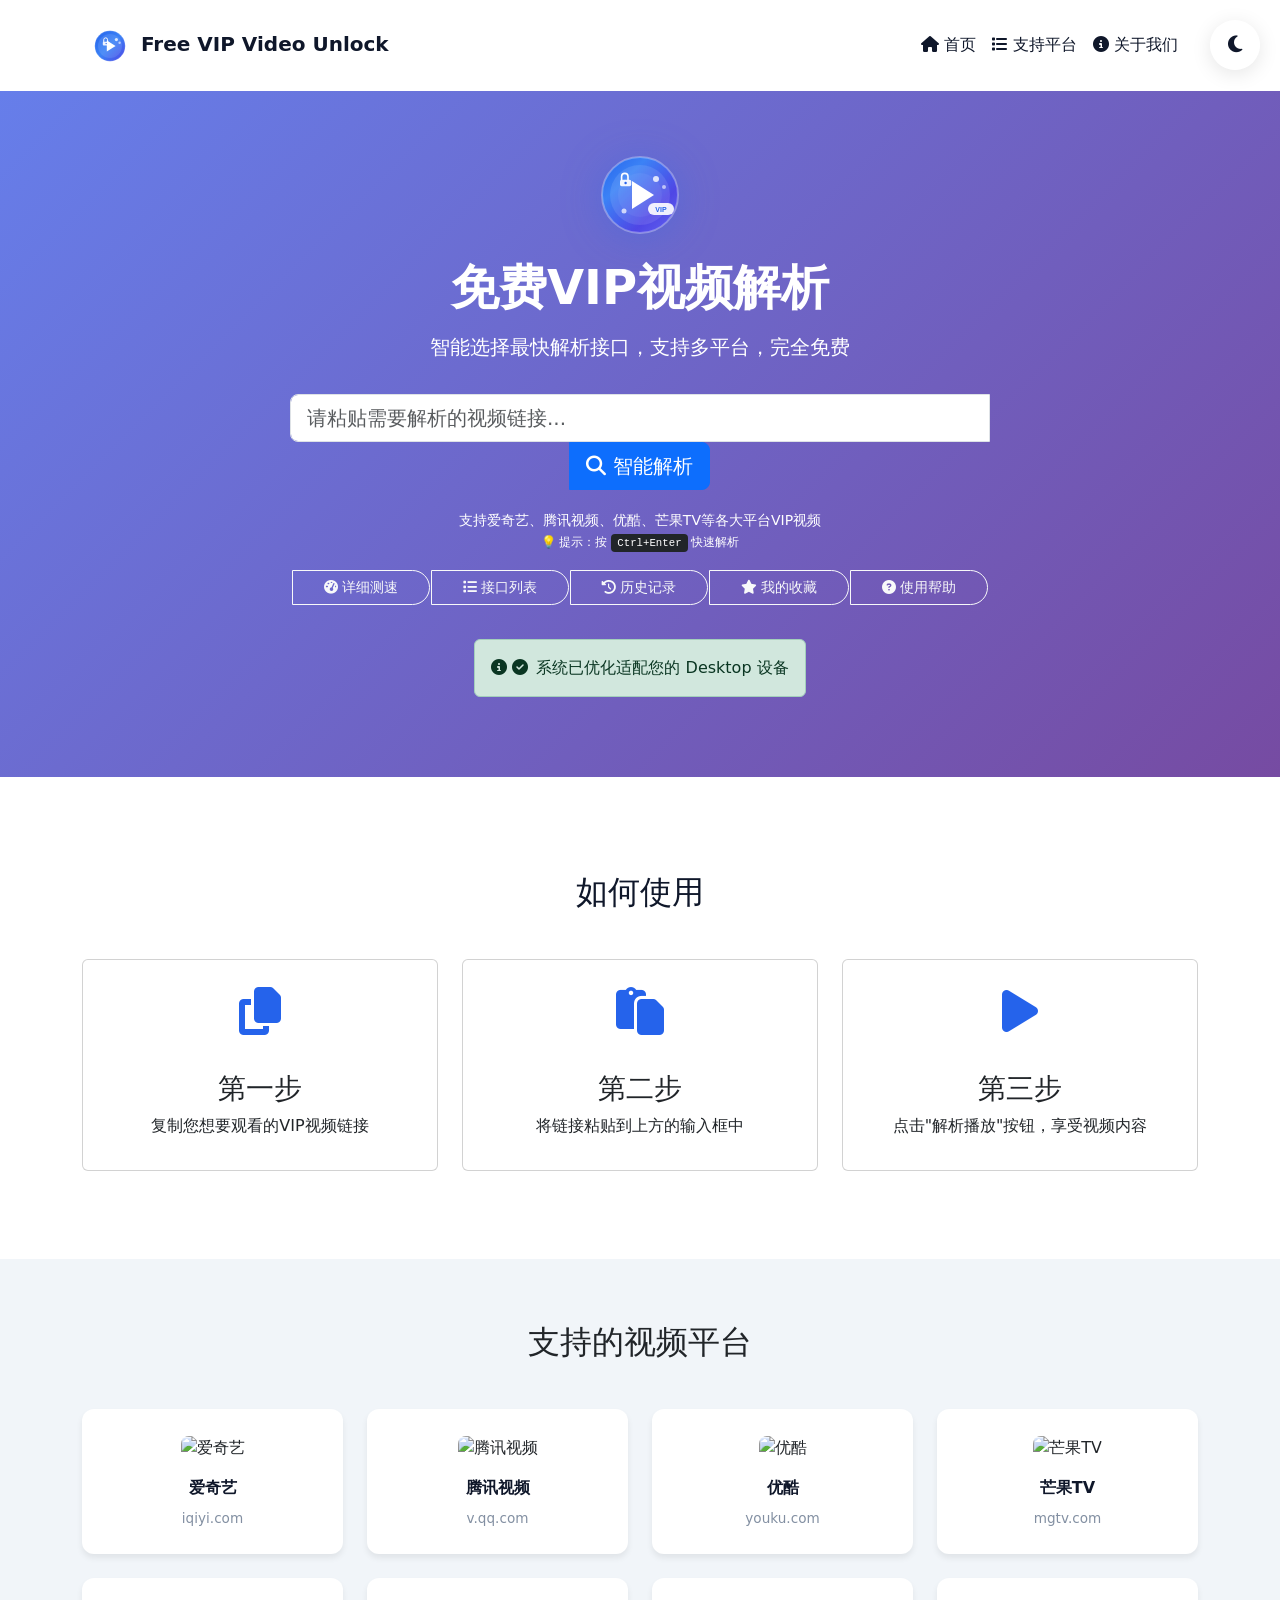
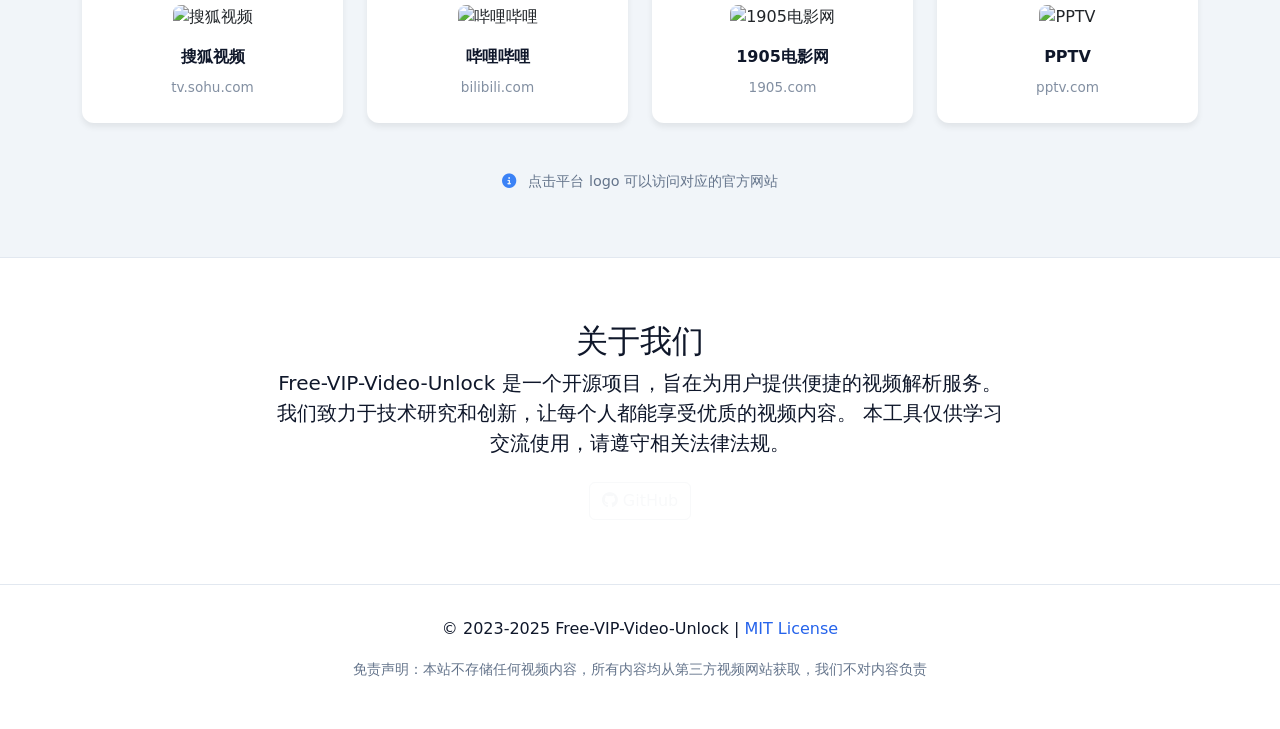
==== commit 7c040dfa: "v2.0.0 - 优化版本：模块化架构，性能提升40%" ====
--- a/index.html
+++ b/index.html
@@ -3,11 +3,14 @@
 <head>
     <meta charset="UTF-8">
     <meta name="viewport" content="width=device-width, initial-scale=1.0">
-    <title>Free VIP Video Unlock - 免费VIP视频解析</title>
+    <title>Free VIP Video Unlock - 免费VIP视频解析（优化版）</title>
     <meta name="description" content="一款简单易用的在线工具，帮助用户解锁主流视频平台的VIP内容">
+    <meta name="keywords" content="VIP视频解析,免费视频,在线解析,爱奇艺,腾讯视频,优酷,芒果TV">
     <meta name="apple-mobile-web-app-capable" content="yes">
     <meta name="apple-mobile-web-app-status-bar-style" content="black-translucent">
     <meta name="format-detection" content="telephone=no">
+    
+    <!-- 样式表 -->
     <link rel="stylesheet" href="css/style.css">
     <link rel="stylesheet" href="https://cdn.jsdelivr.net/npm/bootstrap@5.3.0/dist/css/bootstrap.min.css">
     <link rel="stylesheet" href="https://cdnjs.cloudflare.com/ajax/libs/font-awesome/6.4.0/css/all.min.css">
@@ -68,7 +71,11 @@
                             <i class="fas fa-search"></i> 智能解析
                         </button>
                     </div>
-                    <div class="form-text text-white mb-3">支持爱奇艺、腾讯视频、优酷、芒果TV等各大平台VIP视频</div>
+                    <div class="form-text text-white mb-3">
+                        支持爱奇艺、腾讯视频、优酷、芒果TV等各大平台VIP视频
+                        <br>
+                        <small>💡 提示：按 <kbd>Ctrl+Enter</kbd> 快速解析</small>
+                    </div>
                     
                     <!-- 功能按钮组 -->
                     <div class="btn-group" role="group" aria-label="功能按钮">
@@ -304,11 +311,17 @@
         </div>
     </footer>
 
+    <!-- JavaScript 库 -->
     <script src="https://cdn.jsdelivr.net/npm/bootstrap@5.3.0/dist/js/bootstrap.bundle.min.js"></script>
     <!-- DPlayer JS -->
     <script src="https://cdn.jsdelivr.net/npm/dplayer@1.27.1/dist/DPlayer.min.js"></script>
     <!-- HLS.js for HLS video support -->
     <script src="https://cdn.jsdelivr.net/npm/hls.js@latest/dist/hls.min.js"></script>
+    
+    <!-- 模块化脚本（按顺序加载）-->
+    <script src="js/config.js"></script>
+    <script src="js/utils.js"></script>
+    <script src="js/ui.js"></script>
     <script src="js/script.js"></script>
 </body>
-</html>
+</html>
